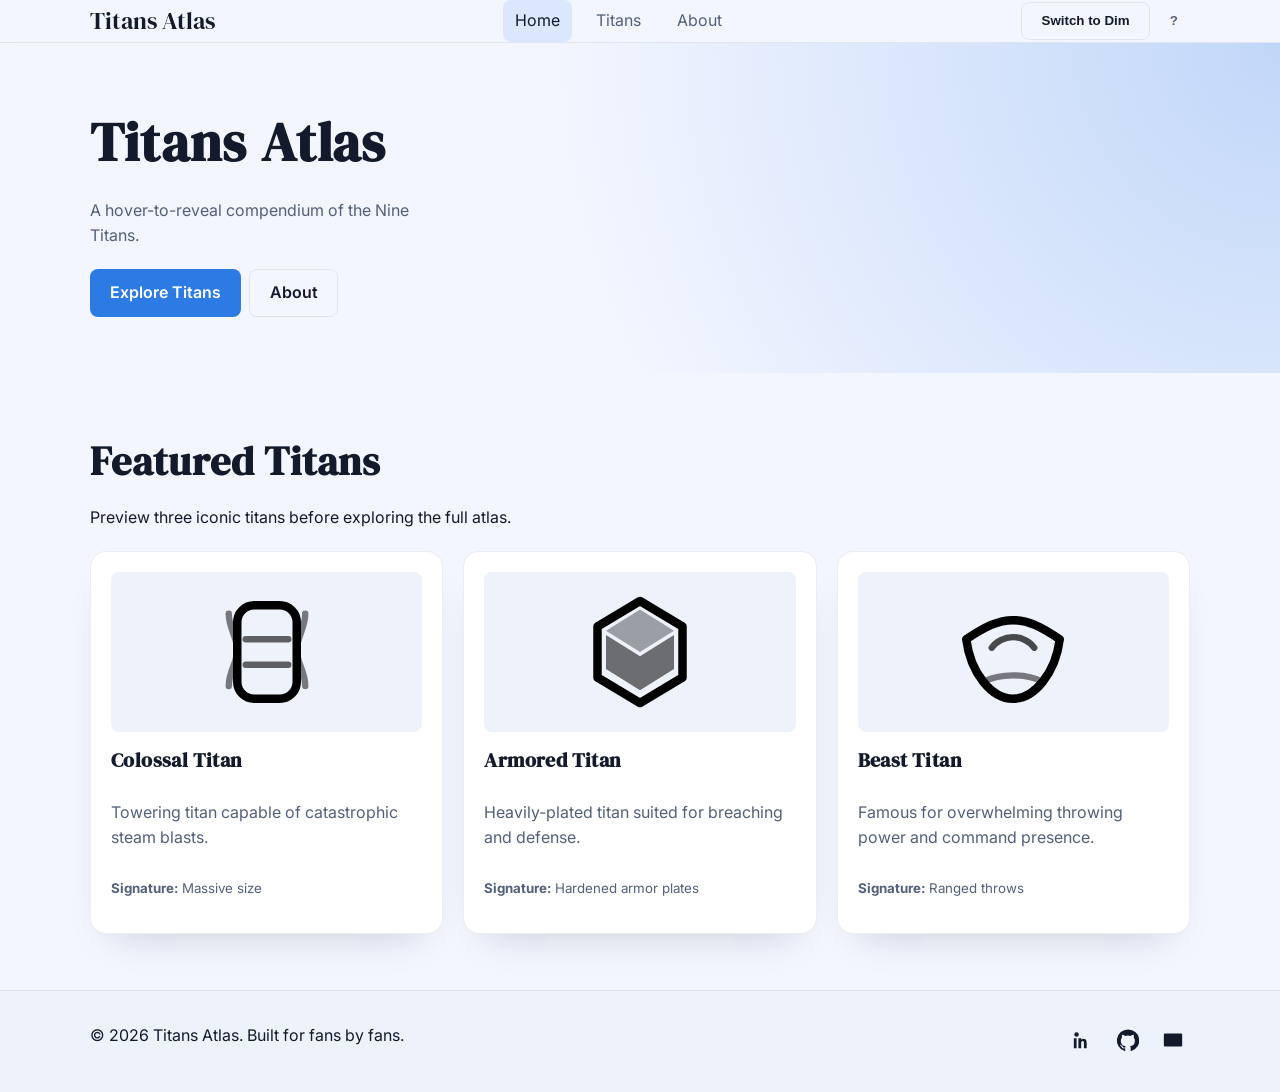
==== index.html @ 33cce277 "feat: Add Titans Atlas fan site with interactive features Co-authored-by: ohajiyev995 <ohajiyev995@g" ====
<!DOCTYPE html>
<html lang="en" data-theme="system">
  <head>
    <meta charset="utf-8" />
    <meta name="viewport" content="width=device-width, initial-scale=1" />
    <meta
      name="description"
      content="Titans Atlas is a responsive fan-made compendium of the Nine Titans from Attack on Titan."
    />
    <meta property="og:title" content="Titans Atlas" />
    <meta
      property="og:description"
      content="Explore silhouettes, abilities, and lore of the Nine Titans through interactive cards and modals."
    />
    <meta property="og:type" content="website" />
    <meta property="og:url" content="https://titans-atlas.example" />
    <meta property="og:image" content="https://titans-atlas.example/assets/img/colossal.svg" />
    <link rel="preconnect" href="https://fonts.googleapis.com" />
    <link rel="preconnect" href="https://fonts.gstatic.com" crossorigin />
    <link
      href="https://fonts.googleapis.com/css2?family=DM+Serif+Display:wght@700&family=Inter:wght@400;600&display=swap"
      rel="stylesheet"
    />
    <link rel="stylesheet" href="css/main.css" />
    <link rel="icon" type="image/x-icon" href="assets/favicon.ico" />
    <title>Titans Atlas</title>
  </head>
  <body>
    <a class="skip-link" href="#main">Skip to content</a>
    <header class="site-header" data-theme-sync>
      <div class="container header-inner">
        <a class="logo" href="index.html" aria-label="Titans Atlas home">Titans Atlas</a>
        <nav class="primary-nav" aria-label="Primary">
          <ul>
            <li><a href="index.html" data-current="true">Home</a></li>
            <li><a href="titans.html">Titans</a></li>
            <li><a href="about.html">About</a></li>
          </ul>
        </nav>
        <div class="header-actions">
          <button
            id="theme-toggle"
            class="button button-secondary"
            type="button"
            aria-pressed="false"
            title="Toggle dim mode"
          >
            <span class="button-label">Toggle Dim</span>
          </button>
          <button
            id="help-toggle"
            class="button button-text"
            type="button"
            aria-haspopup="dialog"
            aria-expanded="false"
          >
            ?
          </button>
        </div>
      </div>
    </header>
    <main id="main">
      <section class="hero">
        <div class="container hero-inner">
          <div class="hero-copy">
            <h1 class="hero-title">Titans Atlas</h1>
            <p class="hero-tagline">A hover-to-reveal compendium of the Nine Titans.</p>
            <div class="hero-actions">
              <a class="button" href="titans.html">Explore Titans</a>
              <a class="button button-secondary" href="about.html">About</a>
            </div>
          </div>
          <div class="hero-art" aria-hidden="true">
            <svg viewBox="0 0 240 240" focusable="false" role="presentation">
              <defs>
                <linearGradient id="hero-gradient" x1="0" x2="1" y1="0" y2="1">
                  <stop offset="0%" stop-color="var(--accent)" />
                  <stop offset="100%" stop-color="var(--muted)" />
                </linearGradient>
              </defs>
              <circle cx="120" cy="120" r="110" fill="none" stroke="var(--surface-border)" stroke-width="4" />
              <path d="M40 180 L120 50 L200 180 Z" fill="url(#hero-gradient)" opacity="0.8" />
              <circle cx="120" cy="120" r="32" fill="var(--surface)" stroke="var(--accent)" stroke-width="4" />
            </svg>
          </div>
        </div>
      </section>
      <section class="featured" aria-labelledby="featured-heading">
        <div class="container">
          <div class="section-header">
            <h2 id="featured-heading">Featured Titans</h2>
            <p>Preview three iconic titans before exploring the full atlas.</p>
          </div>
          <div
            id="featured-titans"
            class="featured-grid"
            data-featured="colossal,armored,beast"
            aria-live="polite"
          >
            <div class="loading" role="status">Loading featured titans…</div>
          </div>
        </div>
      </section>
    </main>
    <footer class="site-footer">
      <div class="container footer-inner">
        <p>&copy; <span data-current-year></span> Titans Atlas. Built for fans by fans.</p>
        <ul class="social-links" aria-label="Social links">
          <li>
            <a href="https://www.linkedin.com/in/your-handle" target="_blank" rel="noreferrer">
              <span class="sr-only">LinkedIn</span>
              <svg viewBox="0 0 24 24" aria-hidden="true">
                <path
                  d="M4.98 3.5a2.5 2.5 0 11-.02 5 2.5 2.5 0 01.02-5zm.02 6.5H2V21h3V10zm5 0H7v11h3v-5.4c0-1.42.5-2.4 1.75-2.4 1.28 0 1.25 1.24 1.25 2.48V21h3v-5.97c0-3.03-1.1-4.53-3.6-4.53-1.64 0-2.46.9-2.82 1.53H10V10z"
                />
              </svg>
            </a>
          </li>
          <li>
            <a href="https://github.com/your-handle" target="_blank" rel="noreferrer">
              <span class="sr-only">GitHub</span>
              <svg viewBox="0 0 24 24" aria-hidden="true">
                <path
                  d="M12 .5a12 12 0 00-3.8 23.4c.6.1.8-.3.8-.6v-2.2c-3.3.7-4-1.5-4-1.5-.6-1.4-1.4-1.7-1.4-1.7-1.1-.8.1-.8.1-.8 1.2.1 1.8 1.3 1.8 1.3 1 .1.2 2.1 3.4 2.1 0-.8.3-1.5.6-1.8-2.6-.3-5.3-1.3-5.3-5.9 0-1.3.5-2.4 1.3-3.2-.1-.3-.6-1.6.1-3.3 0 0 1-.3 3.3 1.2a11.3 11.3 0 016 0c2.2-1.5 3.2-1.2 3.2-1.2.7 1.7.2 3 .1 3.3.8.8 1.3 1.9 1.3 3.2 0 4.6-2.7 5.6-5.3 5.9.4.3.7.9.7 1.9v2.8c0 .3.2.7.8.6A12 12 0 0012 .5z"
                />
              </svg>
            </a>
          </li>
          <li>
            <a href="mailto:your-email@example.com">
              <span class="sr-only">Email</span>
              <svg viewBox="0 0 24 24" aria-hidden="true">
                <path
                  d="M3 5h18a1 1 0 011 1v12a1 1 0 01-1 1H3a1 1 0 01-1-1V6a1 1 0 011-1zm17 3.24l-8 5-8-5V7l8 5 8-5v1.24z"
                />
              </svg>
            </a>
          </li>
        </ul>
      </div>
    </footer>
    <div id="keyboard-help" class="keyboard-help" role="dialog" aria-modal="false" aria-labelledby="keyboard-help-title" hidden>
      <div class="keyboard-help__surface" role="document">
        <button class="keyboard-help__close button button-text" type="button" data-close-help>
          Close
        </button>
        <h2 id="keyboard-help-title">Keyboard shortcuts</h2>
        <ul>
          <li><kbd>Tab</kbd>: Navigate interactive elements</li>
          <li><kbd>Shift</kbd> + <kbd>Tab</kbd>: Reverse navigation</li>
          <li><kbd>Enter</kbd>/<kbd>Space</kbd>: Activate focused cards or buttons</li>
          <li><kbd>?</kbd>: Toggle this help panel</li>
          <li><kbd>Esc</kbd>: Close dialogs and modals</li>
        </ul>
      </div>
    </div>
    <script src="scripts/main.js" defer></script>
  </body>
</html>
---- css/main.css ----
:root {
  color-scheme: dark;
  --bg: #0f1420;
  --surface: #121a2b;
  --surface-strong: #19233a;
  --surface-border: rgba(233, 238, 251, 0.08);
  --text: #e9eefb;
  --muted: #9fb0d1;
  --accent: #2c7be5;
  --warning: #f5a524;
  --danger: #ef4444;
  --shadow: 0 24px 48px -24px rgba(15, 20, 32, 0.75);
  --radius-sm: 8px;
  --radius-md: 16px;
  --radius-lg: 24px;
  --space-xs: 0.5rem;
  --space-sm: 0.75rem;
  --space-md: 1.25rem;
  --space-lg: 2rem;
  --space-xl: 3.5rem;
  --max-width: 1100px;
  --font-body: "Inter", system-ui, -apple-system, BlinkMacSystemFont, "Segoe UI", sans-serif;
  --font-heading: "DM Serif Display", "Times New Roman", serif;
}

[data-theme="light"] {
  color-scheme: light;
  --bg: #f3f6ff;
  --surface: #ffffff;
  --surface-strong: #eef2fb;
  --surface-border: rgba(18, 26, 43, 0.08);
  --text: #121a2b;
  --muted: #53607a;
  --shadow: 0 20px 40px -24px rgba(9, 19, 35, 0.22);
}

* {
  box-sizing: border-box;
}

html,
body {
  min-height: 100%;
}

body {
  margin: 0;
  font-family: var(--font-body);
  background: var(--bg);
  color: var(--text);
  line-height: 1.6;
  display: flex;
  flex-direction: column;
}

img {
  max-width: 100%;
  height: auto;
  display: block;
}

a {
  color: var(--accent);
}

a:hover,
a:focus-visible {
  text-decoration: none;
}

p {
  margin: 0 0 var(--space-sm);
}

h1,
h2,
h3,
h4,
h5,
h6 {
  margin: 0 0 var(--space-sm);
  font-family: var(--font-heading);
  letter-spacing: 0.02em;
}

h1 {
  font-size: clamp(2.5rem, 3vw + 1rem, 3.5rem);
}

h2 {
  font-size: clamp(1.75rem, 2vw + 1rem, 2.5rem);
}

h3 {
  font-size: clamp(1.25rem, 1vw + 1rem, 1.75rem);
}

ul,
ol {
  padding-left: 1.2rem;
  margin: 0 0 var(--space-sm);
}

code,
kbd {
  font-family: "SFMono-Regular", Consolas, "Liberation Mono", Menlo, monospace;
  font-size: 0.9em;
}

kbd {
  display: inline-block;
  padding: 0.1rem 0.4rem;
  border-radius: var(--radius-sm);
  border: 1px solid var(--surface-border);
  background: var(--surface-strong);
  color: var(--text);
}

.sr-only {
  position: absolute;
  width: 1px;
  height: 1px;
  padding: 0;
  margin: -1px;
  overflow: hidden;
  clip: rect(0, 0, 0, 0);
  border: 0;
}

.skip-link {
  position: absolute;
  left: -999px;
  top: 0;
  padding: var(--space-xs) var(--space-sm);
  background: var(--accent);
  color: #fff;
  z-index: 100;
  border-radius: 0 0 var(--radius-sm) var(--radius-sm);
}

.skip-link:focus {
  left: var(--space-sm);
  outline: none;
}

:focus-visible {
  outline: 3px solid var(--warning);
  outline-offset: 4px;
}

.container {
  width: min(100% - 2rem, var(--max-width));
  margin: 0 auto;
}

.stack-lg > * + * {
  margin-top: var(--space-lg);
}

.section-header {
  margin-bottom: var(--space-md);
}

.header-inner,
.footer-inner {
  display: flex;
  align-items: center;
  justify-content: space-between;
  gap: var(--space-md);
}

.site-header {
  position: sticky;
  top: 0;
  z-index: 40;
  background: rgba(18, 26, 43, 0.9);
  backdrop-filter: blur(12px);
  border-bottom: 1px solid var(--surface-border);
}

[data-theme="light"] .site-header {
  background: rgba(243, 246, 255, 0.9);
}

.logo {
  font-family: var(--font-heading);
  font-size: 1.5rem;
  color: var(--text);
  text-decoration: none;
}

.primary-nav ul {
  display: flex;
  gap: var(--space-sm);
  list-style: none;
  margin: 0;
  padding: 0;
}

.primary-nav a {
  display: inline-flex;
  align-items: center;
  padding: 0.5rem 0.75rem;
  border-radius: var(--radius-sm);
  color: var(--muted);
  text-decoration: none;
  transition: color 160ms ease, background 160ms ease;
}

.primary-nav a[data-current="true"],
.primary-nav a:hover,
.primary-nav a:focus-visible {
  color: var(--text);
  background: rgba(44, 123, 229, 0.12);
}

.header-actions {
  display: flex;
  align-items: center;
  gap: var(--space-xs);
}

.button {
  display: inline-flex;
  align-items: center;
  justify-content: center;
  gap: 0.5rem;
  padding: 0.65rem 1.2rem;
  border-radius: var(--radius-sm);
  border: 1px solid transparent;
  background: var(--accent);
  color: #fff;
  font-weight: 600;
  text-decoration: none;
  cursor: pointer;
  transition: transform 200ms ease, box-shadow 200ms ease, background 200ms ease;
}

.button:hover,
.button:focus-visible {
  transform: translateY(-1px);
  box-shadow: 0 12px 20px -14px rgba(44, 123, 229, 0.8);
}

.button:disabled {
  opacity: 0.6;
  cursor: not-allowed;
  transform: none;
  box-shadow: none;
}

.button-secondary {
  background: transparent;
  border-color: var(--surface-border);
  color: var(--text);
}

.button-secondary:hover,
.button-secondary:focus-visible {
  background: rgba(44, 123, 229, 0.1);
  box-shadow: none;
}

.button-text {
  background: transparent;
  border: none;
  color: var(--muted);
  padding: 0.5rem 0.75rem;
}

.button-text:hover,
.button-text:focus-visible {
  color: var(--text);
  background: rgba(233, 238, 251, 0.08);
}

.button-label {
  display: inline-flex;
  align-items: center;
  gap: 0.35rem;
}

.hero {
  padding: clamp(3rem, 6vw, 6rem) 0;
  background: radial-gradient(circle at top right, rgba(44, 123, 229, 0.25), transparent 55%);
}

.hero-inner {
  display: grid;
  gap: var(--space-lg);
}

.hero-title {
  margin-bottom: var(--space-sm);
}

.hero-tagline {
  max-width: 36ch;
  color: var(--muted);
}

.hero-actions {
  display: flex;
  flex-wrap: wrap;
  gap: var(--space-xs);
  margin-top: var(--space-md);
}

.hero-art {
  justify-self: center;
  max-width: 320px;
}

.featured {
  padding: var(--space-xl) 0;
}

.featured-grid,
.titan-grid {
  display: grid;
  gap: var(--space-md);
  grid-template-columns: repeat(auto-fit, minmax(240px, 1fr));
}

.featured-card,
.titan-card {
  position: relative;
  display: flex;
  flex-direction: column;
  gap: var(--space-sm);
  padding: var(--space-md);
  border-radius: var(--radius-md);
  border: 1px solid var(--surface-border);
  background: var(--surface);
  box-shadow: var(--shadow);
  color: inherit;
  text-align: left;
  cursor: pointer;
  transition: transform 200ms ease, border-color 200ms ease, box-shadow 200ms ease;
}

#titan-grid > div {
  display: flex;
}

#titan-grid > div > .titan-card {
  width: 100%;
}

.featured-card:hover,
.featured-card:focus-visible,
.titan-card:hover,
.titan-card:focus-visible {
  transform: translateY(-4px);
  border-color: rgba(44, 123, 229, 0.6);
  box-shadow: 0 24px 48px -24px rgba(44, 123, 229, 0.6);
}

.featured-card img,
.titan-card img {
  width: 100%;
  height: 160px;
  object-fit: contain;
  background: var(--surface-strong);
  border-radius: var(--radius-sm);
  padding: var(--space-sm);
  color: var(--accent);
}

.featured-card h3,
.titan-card h3 {
  font-size: 1.25rem;
}

.titan-card__body {
  display: grid;
  gap: 0.5rem;
  align-content: start;
}

.featured-card p,
.titan-card p {
  color: var(--muted);
}

.featured-card button,
.titan-card button {
  pointer-events: none;
}

.loading {
  grid-column: 1/-1;
  padding: var(--space-md);
  text-align: center;
  color: var(--muted);
}

.filters {
  padding: var(--space-lg) 0 var(--space-md);
  border-bottom: 1px solid var(--surface-border);
}

.filters__header {
  display: flex;
  align-items: center;
  justify-content: space-between;
  gap: var(--space-sm);
  margin-bottom: var(--space-md);
}

.filters__form {
  display: grid;
  gap: var(--space-md);
}

.field {
  display: grid;
  gap: 0.4rem;
}

.field label,
.field legend {
  font-weight: 600;
}

input,
select,
textarea {
  font: inherit;
  color: inherit;
  background: var(--surface);
  border: 1px solid var(--surface-border);
  border-radius: var(--radius-sm);
  padding: 0.65rem 0.75rem;
  transition: border-color 160ms ease, box-shadow 160ms ease;
}

input:focus-visible,
select:focus-visible,
textarea:focus-visible {
  border-color: var(--accent);
  box-shadow: 0 0 0 3px rgba(44, 123, 229, 0.2);
  outline: none;
}

.field-help {
  font-size: 0.85rem;
  color: var(--muted);
}

.field-range {
  border: 1px solid var(--surface-border);
  border-radius: var(--radius-md);
  padding: var(--space-sm);
  grid-template-columns: repeat(auto-fit, minmax(120px, 1fr));
  gap: var(--space-sm);
}

.range-group {
  display: grid;
  gap: 0.3rem;
}

.result-count {
  color: var(--muted);
}

.no-results {
  margin-top: var(--space-md);
  padding: var(--space-md);
  border-radius: var(--radius-md);
  border: 1px dashed rgba(239, 68, 68, 0.4);
  color: var(--muted);
  text-align: center;
}

.site-footer {
  margin-top: auto;
  padding: var(--space-lg) 0;
  border-top: 1px solid var(--surface-border);
  background: rgba(18, 26, 43, 0.6);
}

[data-theme="light"] .site-footer {
  background: rgba(238, 242, 251, 0.9);
}

.social-links {
  list-style: none;
  display: flex;
  gap: var(--space-sm);
  padding: 0;
  margin: 0;
}

.social-links a {
  display: inline-flex;
  padding: 0.35rem;
  border-radius: var(--radius-sm);
  color: inherit;
  background: transparent;
}

.social-links a:hover,
.social-links a:focus-visible {
  background: rgba(233, 238, 251, 0.12);
}

.social-links svg {
  width: 22px;
  height: 22px;
  fill: currentColor;
}

.keyboard-help {
  position: fixed;
  inset: 0;
  display: grid;
  place-items: center;
  padding: var(--space-lg);
  background: rgba(10, 14, 24, 0.6);
  backdrop-filter: blur(6px);
  z-index: 120;
}

.keyboard-help[hidden] {
  display: none;
}

.keyboard-help__surface {
  position: relative;
  width: min(420px, 100%);
  padding: var(--space-lg) var(--space-md);
  border-radius: var(--radius-lg);
  border: 1px solid var(--surface-border);
  background: var(--surface);
  box-shadow: var(--shadow);
  display: grid;
  gap: var(--space-sm);
}

.keyboard-help__close {
  justify-self: end;
}

.keyboard-help ul {
  margin: 0;
  padding-left: 1rem;
  color: var(--muted);
}

.modal {
  position: fixed;
  inset: 0;
  display: grid;
  place-items: center;
  z-index: 200;
}

.modal[hidden] {
  display: none;
}

.modal__backdrop {
  position: absolute;
  inset: 0;
  background: rgba(10, 14, 24, 0.72);
  backdrop-filter: blur(8px);
}

.modal__surface {
  position: relative;
  width: min(640px, 90vw);
  max-height: 85vh;
  overflow-y: auto;
  border-radius: var(--radius-lg);
  border: 1px solid var(--surface-border);
  background: var(--surface);
  box-shadow: var(--shadow);
  padding: var(--space-lg);
  display: grid;
  gap: var(--space-md);
}

.modal__close {
  position: absolute;
  top: var(--space-sm);
  right: var(--space-sm);
}

.modal__header {
  display: grid;
  gap: var(--space-md);
  align-items: center;
}

.modal__image {
  width: 120px;
  height: 120px;
  background: var(--surface-strong);
  border-radius: var(--radius-md);
  padding: var(--space-sm);
  color: var(--accent);
}

.definition-grid {
  display: grid;
  gap: var(--space-sm);
  grid-template-columns: repeat(auto-fit, minmax(180px, 1fr));
}

.definition-grid dt {
  font-weight: 600;
  color: var(--muted);
}

.definition-grid dd {
  margin: 0;
}

.modal__lists {
  display: grid;
  gap: var(--space-md);
  grid-template-columns: repeat(auto-fit, minmax(200px, 1fr));
}

.modal__lists ul {
  margin: 0;
  padding-left: 1rem;
}

.modal__fact {
  font-style: italic;
  color: var(--muted);
}

.titan-tooltip {
  position: fixed;
  max-width: clamp(220px, 30vw, 300px);
  padding: var(--space-sm);
  border-radius: var(--radius-md);
  border: 1px solid var(--surface-border);
  background: var(--surface);
  box-shadow: var(--shadow);
  pointer-events: none;
  z-index: 180;
  transform-origin: top center;
  transition: opacity 120ms ease, transform 120ms ease;
}

.titan-tooltip[hidden] {
  opacity: 0;
  transform: translateY(4px) scale(0.98);
}

.titan-tooltip h3 {
  font-size: 1.05rem;
  margin-bottom: 0.35rem;
}

.titan-tooltip p {
  margin: 0;
  color: var(--muted);
  font-size: 0.9rem;
}

.link-list {
  list-style: none;
  padding: 0;
  margin: 0;
  display: grid;
  gap: 0.5rem;
}

.inline-links {
  display: inline-flex;
  gap: 0.35rem;
  align-items: center;
}

.page-main {
  padding: var(--space-xl) 0 var(--space-lg);
}

.page-header .lede,
.not-found .lede {
  color: var(--muted);
  max-width: 60ch;
}

.checklist {
  list-style: none;
  padding: 0;
  display: grid;
  gap: 0.65rem;
}

.checklist li {
  position: relative;
  padding-left: 1.75rem;
}

.checklist li::before {
  content: "";
  position: absolute;
  left: 0;
  top: 0.25rem;
  width: 1rem;
  height: 1rem;
  border-radius: 50%;
  border: 2px solid var(--accent);
  background: rgba(44, 123, 229, 0.15);
}

.not-found {
  display: flex;
  flex-direction: column;
  min-height: 100vh;
}

.not-found__main {
  flex: 1;
  display: grid;
  place-items: center;
  padding: var(--space-xl) 0;
}

.not-found__actions {
  display: flex;
  gap: var(--space-xs);
  flex-wrap: wrap;
}

[hidden] {
  display: none !important;
}

@media (min-width: 768px) {
  .hero-inner {
    grid-template-columns: repeat(2, minmax(0, 1fr));
    align-items: center;
  }

  .filters__form {
    grid-template-columns: repeat(auto-fit, minmax(220px, 1fr));
    align-items: end;
  }

  .modal__header {
    grid-template-columns: auto 1fr;
  }
}

@media (min-width: 1024px) {
  .hero {
    padding: var(--space-xl) 0;
  }
}

@media (prefers-reduced-motion: reduce) {
  *,
  *::before,
  *::after {
    animation-duration: 0.01ms !important;
    animation-iteration-count: 1 !important;
    transition-duration: 0.01ms !important;
    scroll-behavior: auto !important;
  }
}
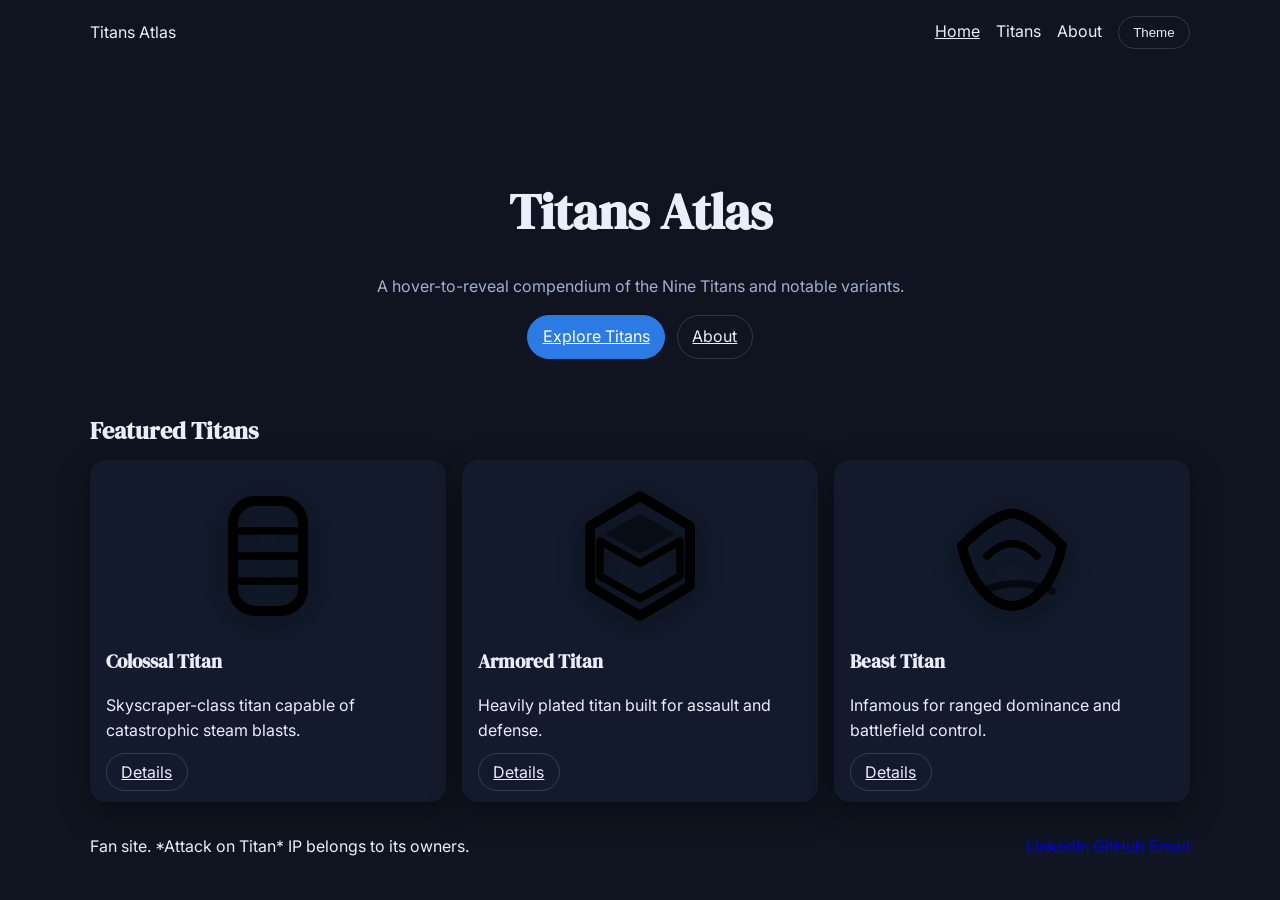
==== commit 1c94133a: "Refactor site structure and styling This commit introduces significant changes to the project's stru" ====
--- a/index.html
+++ b/index.html
@@ -1,159 +1,71 @@
-<!DOCTYPE html>
-<html lang="en" data-theme="system">
-  <head>
-    <meta charset="utf-8" />
-    <meta name="viewport" content="width=device-width, initial-scale=1" />
-    <meta
-      name="description"
-      content="Titans Atlas is a responsive fan-made compendium of the Nine Titans from Attack on Titan."
-    />
-    <meta property="og:title" content="Titans Atlas" />
-    <meta
-      property="og:description"
-      content="Explore silhouettes, abilities, and lore of the Nine Titans through interactive cards and modals."
-    />
-    <meta property="og:type" content="website" />
-    <meta property="og:url" content="https://titans-atlas.example" />
-    <meta property="og:image" content="https://titans-atlas.example/assets/img/colossal.svg" />
-    <link rel="preconnect" href="https://fonts.googleapis.com" />
-    <link rel="preconnect" href="https://fonts.gstatic.com" crossorigin />
-    <link
-      href="https://fonts.googleapis.com/css2?family=DM+Serif+Display:wght@700&family=Inter:wght@400;600&display=swap"
-      rel="stylesheet"
-    />
-    <link rel="stylesheet" href="css/main.css" />
-    <link rel="icon" type="image/x-icon" href="assets/favicon.ico" />
-    <title>Titans Atlas</title>
-  </head>
-  <body>
-    <a class="skip-link" href="#main">Skip to content</a>
-    <header class="site-header" data-theme-sync>
-      <div class="container header-inner">
-        <a class="logo" href="index.html" aria-label="Titans Atlas home">Titans Atlas</a>
-        <nav class="primary-nav" aria-label="Primary">
-          <ul>
-            <li><a href="index.html" data-current="true">Home</a></li>
-            <li><a href="titans.html">Titans</a></li>
-            <li><a href="about.html">About</a></li>
-          </ul>
-        </nav>
-        <div class="header-actions">
-          <button
-            id="theme-toggle"
-            class="button button-secondary"
-            type="button"
-            aria-pressed="false"
-            title="Toggle dim mode"
-          >
-            <span class="button-label">Toggle Dim</span>
-          </button>
-          <button
-            id="help-toggle"
-            class="button button-text"
-            type="button"
-            aria-haspopup="dialog"
-            aria-expanded="false"
-          >
-            ?
-          </button>
-        </div>
+<!doctype html>
+<html lang="en">
+<head>
+  <meta charset="utf-8" />
+  <meta name="viewport" content="width=device-width,initial-scale=1" />
+  <title>Titans Atlas — Home</title>
+  <meta name="description" content="A hover-to-reveal compendium of Titans (fan project).">
+  <link rel="icon" href="assets/favicon.ico">
+  <link href="https://fonts.googleapis.com/css2?family=Inter:wght@400;600&family=DM+Serif+Display:wght@700&display=swap" rel="stylesheet">
+  <link rel="stylesheet" href="css/main.css">
+  <meta property="og:title" content="Titans Atlas">
+  <meta property="og:description" content="Explore the Titans with hover-to-reveal details.">
+</head>
+<body>
+  <header class="site-header container">
+    <a class="brand" href="index.html">Titans Atlas</a>
+    <nav class="nav">
+      <a href="index.html" aria-current="page">Home</a>
+      <a href="titans.html">Titans</a>
+      <a href="about.html">About</a>
+      <button id="themeToggle" class="btn">Theme</button>
+    </nav>
+  </header>
+
+  <main class="container">
+    <section class="hero">
+      <h1 class="display">Titans Atlas</h1>
+      <p class="tagline">A hover-to-reveal compendium of the Nine Titans and notable variants.</p>
+      <div class="actions">
+        <a class="btn btn-primary" href="titans.html">Explore Titans</a>
+        <a class="btn" href="about.html">About</a>
       </div>
-    </header>
-    <main id="main">
-      <section class="hero">
-        <div class="container hero-inner">
-          <div class="hero-copy">
-            <h1 class="hero-title">Titans Atlas</h1>
-            <p class="hero-tagline">A hover-to-reveal compendium of the Nine Titans.</p>
-            <div class="hero-actions">
-              <a class="button" href="titans.html">Explore Titans</a>
-              <a class="button button-secondary" href="about.html">About</a>
-            </div>
-          </div>
-          <div class="hero-art" aria-hidden="true">
-            <svg viewBox="0 0 240 240" focusable="false" role="presentation">
-              <defs>
-                <linearGradient id="hero-gradient" x1="0" x2="1" y1="0" y2="1">
-                  <stop offset="0%" stop-color="var(--accent)" />
-                  <stop offset="100%" stop-color="var(--muted)" />
-                </linearGradient>
-              </defs>
-              <circle cx="120" cy="120" r="110" fill="none" stroke="var(--surface-border)" stroke-width="4" />
-              <path d="M40 180 L120 50 L200 180 Z" fill="url(#hero-gradient)" opacity="0.8" />
-              <circle cx="120" cy="120" r="32" fill="var(--surface)" stroke="var(--accent)" stroke-width="4" />
-            </svg>
-          </div>
-        </div>
-      </section>
-      <section class="featured" aria-labelledby="featured-heading">
-        <div class="container">
-          <div class="section-header">
-            <h2 id="featured-heading">Featured Titans</h2>
-            <p>Preview three iconic titans before exploring the full atlas.</p>
-          </div>
-          <div
-            id="featured-titans"
-            class="featured-grid"
-            data-featured="colossal,armored,beast"
-            aria-live="polite"
-          >
-            <div class="loading" role="status">Loading featured titans…</div>
-          </div>
-        </div>
-      </section>
-    </main>
-    <footer class="site-footer">
-      <div class="container footer-inner">
-        <p>&copy; <span data-current-year></span> Titans Atlas. Built for fans by fans.</p>
-        <ul class="social-links" aria-label="Social links">
-          <li>
-            <a href="https://www.linkedin.com/in/your-handle" target="_blank" rel="noreferrer">
-              <span class="sr-only">LinkedIn</span>
-              <svg viewBox="0 0 24 24" aria-hidden="true">
-                <path
-                  d="M4.98 3.5a2.5 2.5 0 11-.02 5 2.5 2.5 0 01.02-5zm.02 6.5H2V21h3V10zm5 0H7v11h3v-5.4c0-1.42.5-2.4 1.75-2.4 1.28 0 1.25 1.24 1.25 2.48V21h3v-5.97c0-3.03-1.1-4.53-3.6-4.53-1.64 0-2.46.9-2.82 1.53H10V10z"
-                />
-              </svg>
-            </a>
-          </li>
-          <li>
-            <a href="https://github.com/your-handle" target="_blank" rel="noreferrer">
-              <span class="sr-only">GitHub</span>
-              <svg viewBox="0 0 24 24" aria-hidden="true">
-                <path
-                  d="M12 .5a12 12 0 00-3.8 23.4c.6.1.8-.3.8-.6v-2.2c-3.3.7-4-1.5-4-1.5-.6-1.4-1.4-1.7-1.4-1.7-1.1-.8.1-.8.1-.8 1.2.1 1.8 1.3 1.8 1.3 1 .1.2 2.1 3.4 2.1 0-.8.3-1.5.6-1.8-2.6-.3-5.3-1.3-5.3-5.9 0-1.3.5-2.4 1.3-3.2-.1-.3-.6-1.6.1-3.3 0 0 1-.3 3.3 1.2a11.3 11.3 0 016 0c2.2-1.5 3.2-1.2 3.2-1.2.7 1.7.2 3 .1 3.3.8.8 1.3 1.9 1.3 3.2 0 4.6-2.7 5.6-5.3 5.9.4.3.7.9.7 1.9v2.8c0 .3.2.7.8.6A12 12 0 0012 .5z"
-                />
-              </svg>
-            </a>
-          </li>
-          <li>
-            <a href="mailto:your-email@example.com">
-              <span class="sr-only">Email</span>
-              <svg viewBox="0 0 24 24" aria-hidden="true">
-                <path
-                  d="M3 5h18a1 1 0 011 1v12a1 1 0 01-1 1H3a1 1 0 01-1-1V6a1 1 0 011-1zm17 3.24l-8 5-8-5V7l8 5 8-5v1.24z"
-                />
-              </svg>
-            </a>
-          </li>
-        </ul>
+    </section>
+
+    <section aria-labelledby="feat">
+      <h2 id="feat">Featured Titans</h2>
+      <div class="grid three" id="featured">
+        <!-- Filled by JS from JSON fallback -->
       </div>
-    </footer>
-    <div id="keyboard-help" class="keyboard-help" role="dialog" aria-modal="false" aria-labelledby="keyboard-help-title" hidden>
-      <div class="keyboard-help__surface" role="document">
-        <button class="keyboard-help__close button button-text" type="button" data-close-help>
-          Close
-        </button>
-        <h2 id="keyboard-help-title">Keyboard shortcuts</h2>
-        <ul>
-          <li><kbd>Tab</kbd>: Navigate interactive elements</li>
-          <li><kbd>Shift</kbd> + <kbd>Tab</kbd>: Reverse navigation</li>
-          <li><kbd>Enter</kbd>/<kbd>Space</kbd>: Activate focused cards or buttons</li>
-          <li><kbd>?</kbd>: Toggle this help panel</li>
-          <li><kbd>Esc</kbd>: Close dialogs and modals</li>
-        </ul>
-      </div>
+    </section>
+  </main>
+
+  <footer class="site-footer container">
+    <p>Fan site. *Attack on Titan* IP belongs to its owners.</p>
+    <div class="social">
+      <a href="https://www.linkedin.com/in/your-handle" target="_blank" rel="noopener">LinkedIn</a>
+      <a href="https://github.com/your-handle" target="_blank" rel="noopener">GitHub</a>
+      <a href="mailto:you@example.com">Email</a>
     </div>
-    <script src="scripts/main.js" defer></script>
-  </body>
+  </footer>
+
+  <script src="scripts/main.js" defer></script>
+  <script>
+    // Quick featured tiles from the same fallback data used on titans.html
+    document.addEventListener('DOMContentLoaded', async () => {
+      const data = await window.TITANS_FALLBACK_DATA();
+      const wanted = ['colossal','armored','beast'];
+      const subset = data.filter(t => wanted.includes(t.slug));
+      const wrap = document.getElementById('featured');
+      wrap.innerHTML = subset.map(t => `
+        <article class="card">
+          <img src="${t.image}" alt="${t.name} silhouette" loading="lazy">
+          <h3>${t.name}</h3>
+          <p>${t.summary}</p>
+          <a class="btn" href="titans.html#${t.slug}">Details</a>
+        </article>
+      `).join('');
+    });
+  </script>
+</body>
 </html>
--- a/css/main.css
+++ b/css/main.css
@@ -1,769 +1,59 @@
 :root {
-  color-scheme: dark;
-  --bg: #0f1420;
-  --surface: #121a2b;
-  --surface-strong: #19233a;
-  --surface-border: rgba(233, 238, 251, 0.08);
-  --text: #e9eefb;
-  --muted: #9fb0d1;
-  --accent: #2c7be5;
-  --warning: #f5a524;
-  --danger: #ef4444;
-  --shadow: 0 24px 48px -24px rgba(15, 20, 32, 0.75);
-  --radius-sm: 8px;
-  --radius-md: 16px;
-  --radius-lg: 24px;
-  --space-xs: 0.5rem;
-  --space-sm: 0.75rem;
-  --space-md: 1.25rem;
-  --space-lg: 2rem;
-  --space-xl: 3.5rem;
-  --max-width: 1100px;
-  --font-body: "Inter", system-ui, -apple-system, BlinkMacSystemFont, "Segoe UI", sans-serif;
-  --font-heading: "DM Serif Display", "Times New Roman", serif;
+  --bg:#0f1420; --surface:#121a2b; --text:#e9eefb; --muted:#9fb0d1; --accent:#2c7be5;
+  --shadow:0 10px 30px rgba(0,0,0,.35); --radius:16px; --gap:1rem;
+}
+* { box-sizing:border-box }
+html,body { height:100% }
+body {
+  margin:0; font:16px/1.6 Inter,system-ui,-apple-system,Segoe UI,Roboto; background:var(--bg); color:var(--text);
+}
+h1,h2,h3 { font-family:"DM Serif Display",serif; margin:.2em 0 .4em }
+.container { width:min(1100px, 92%); margin-inline:auto; }
+.site-header, .site-footer { display:flex; align-items:center; justify-content:space-between; padding:1rem 0; gap:.75rem }
+.nav a, .brand { color:var(--text); text-decoration:none; margin-right:.75rem }
+.nav a[aria-current="page"] { text-decoration:underline }
+.btn { border:1px solid rgba(255,255,255,.15); padding:.5rem .9rem; border-radius:999px; background:transparent; color:var(--text); cursor:pointer }
+.btn-primary { background:var(--accent); border-color:var(--accent); color:white }
+.input { background:#0b1322; color:var(--text); border:1px solid rgba(255,255,255,.12); border-radius:8px; padding:.55rem .7rem }
+.input.number { width:7.5ch }
+
+.hero { text-align:center; padding:6rem 0 3rem }
+.display { font-size: clamp(2rem, 6vw, 3.2rem) }
+.tagline { color:var(--muted) }
+.actions { display:flex; gap:.75rem; justify-content:center; margin-top:1rem }
+
+.grid { display:grid; gap: var(--gap); grid-template-columns: repeat(auto-fit, minmax(220px, 1fr)); }
+.grid.three { grid-template-columns: repeat(auto-fit, minmax(260px, 1fr)); }
+
+.card { background:var(--surface); border-radius:var(--radius); padding:1rem; box-shadow:var(--shadow); transition: transform .2s ease }
+.card:hover { transform: translateY(-4px) }
+.card img { width:100%; height:160px; object-fit:contain; filter:drop-shadow(0 6px 12px rgba(0,0,0,.35)) }
+
+.controls { display:grid; gap:.6rem; grid-template-columns: 1fr 180px 200px 100px 100px 160px; align-items:center; margin:1rem 0 1.5rem }
+@media (max-width: 800px) {
+  .controls { grid-template-columns: 1fr 1fr; }
 }
 
-[data-theme="light"] {
-  color-scheme: light;
-  --bg: #f3f6ff;
-  --surface: #ffffff;
-  --surface-strong: #eef2fb;
-  --surface-border: rgba(18, 26, 43, 0.08);
-  --text: #121a2b;
-  --muted: #53607a;
-  --shadow: 0 20px 40px -24px rgba(9, 19, 35, 0.22);
+.tooltip {
+  position: fixed; inset:auto auto 0 0; transform: translate(-9999px,-9999px);
+  background:#0b1322; color:var(--text); border:1px solid rgba(255,255,255,.1);
+  border-radius:10px; padding:.55rem .7rem; max-width: 320px; z-index:1000; box-shadow:var(--shadow);
 }
+.tooltip[hidden] { display:none }
 
-* {
-  box-sizing: border-box;
+.modal { position:fixed; inset:0; display:grid; place-items:center; background:rgba(0,0,0,.55); z-index:1500 }
+.modal[hidden] { display:none }
+.modal__panel { width:min(900px,92%); background:var(--surface); border-radius:var(--radius); padding:1rem 1.2rem; box-shadow:var(--shadow) }
+.modal__close { float:right; background:none; border:none; color:var(--text); font-size:1.8rem; cursor:pointer }
+.modal__panel img { width:100%; height:220px; object-fit:contain; margin:.5rem 0 1rem }
+.specs p { margin:.25rem 0 }
+
+.center-page { display:grid; place-items:center; min-height:100vh }
+
+.sr-only { position:absolute !important; width:1px; height:1px; padding:0; margin:-1px; overflow:hidden; clip:rect(0,0,0,0); white-space:nowrap; border:0 }
+
+/* Focus & motion prefs */
+:focus-visible { outline:3px solid var(--accent); outline-offset:2px }
+@media (prefers-reduced-motion: reduce) {
+  .card { transition:none }
 }
-
-html,
-body {
-  min-height: 100%;
-}
-
-body {
-  margin: 0;
-  font-family: var(--font-body);
-  background: var(--bg);
-  color: var(--text);
-  line-height: 1.6;
-  display: flex;
-  flex-direction: column;
-}
-
-img {
-  max-width: 100%;
-  height: auto;
-  display: block;
-}
-
-a {
-  color: var(--accent);
-}
-
-a:hover,
-a:focus-visible {
-  text-decoration: none;
-}
-
-p {
-  margin: 0 0 var(--space-sm);
-}
-
-h1,
-h2,
-h3,
-h4,
-h5,
-h6 {
-  margin: 0 0 var(--space-sm);
-  font-family: var(--font-heading);
-  letter-spacing: 0.02em;
-}
-
-h1 {
-  font-size: clamp(2.5rem, 3vw + 1rem, 3.5rem);
-}
-
-h2 {
-  font-size: clamp(1.75rem, 2vw + 1rem, 2.5rem);
-}
-
-h3 {
-  font-size: clamp(1.25rem, 1vw + 1rem, 1.75rem);
-}
-
-ul,
-ol {
-  padding-left: 1.2rem;
-  margin: 0 0 var(--space-sm);
-}
-
-code,
-kbd {
-  font-family: "SFMono-Regular", Consolas, "Liberation Mono", Menlo, monospace;
-  font-size: 0.9em;
-}
-
-kbd {
-  display: inline-block;
-  padding: 0.1rem 0.4rem;
-  border-radius: var(--radius-sm);
-  border: 1px solid var(--surface-border);
-  background: var(--surface-strong);
-  color: var(--text);
-}
-
-.sr-only {
-  position: absolute;
-  width: 1px;
-  height: 1px;
-  padding: 0;
-  margin: -1px;
-  overflow: hidden;
-  clip: rect(0, 0, 0, 0);
-  border: 0;
-}
-
-.skip-link {
-  position: absolute;
-  left: -999px;
-  top: 0;
-  padding: var(--space-xs) var(--space-sm);
-  background: var(--accent);
-  color: #fff;
-  z-index: 100;
-  border-radius: 0 0 var(--radius-sm) var(--radius-sm);
-}
-
-.skip-link:focus {
-  left: var(--space-sm);
-  outline: none;
-}
-
-:focus-visible {
-  outline: 3px solid var(--warning);
-  outline-offset: 4px;
-}
-
-.container {
-  width: min(100% - 2rem, var(--max-width));
-  margin: 0 auto;
-}
-
-.stack-lg > * + * {
-  margin-top: var(--space-lg);
-}
-
-.section-header {
-  margin-bottom: var(--space-md);
-}
-
-.header-inner,
-.footer-inner {
-  display: flex;
-  align-items: center;
-  justify-content: space-between;
-  gap: var(--space-md);
-}
-
-.site-header {
-  position: sticky;
-  top: 0;
-  z-index: 40;
-  background: rgba(18, 26, 43, 0.9);
-  backdrop-filter: blur(12px);
-  border-bottom: 1px solid var(--surface-border);
-}
-
-[data-theme="light"] .site-header {
-  background: rgba(243, 246, 255, 0.9);
-}
-
-.logo {
-  font-family: var(--font-heading);
-  font-size: 1.5rem;
-  color: var(--text);
-  text-decoration: none;
-}
-
-.primary-nav ul {
-  display: flex;
-  gap: var(--space-sm);
-  list-style: none;
-  margin: 0;
-  padding: 0;
-}
-
-.primary-nav a {
-  display: inline-flex;
-  align-items: center;
-  padding: 0.5rem 0.75rem;
-  border-radius: var(--radius-sm);
-  color: var(--muted);
-  text-decoration: none;
-  transition: color 160ms ease, background 160ms ease;
-}
-
-.primary-nav a[data-current="true"],
-.primary-nav a:hover,
-.primary-nav a:focus-visible {
-  color: var(--text);
-  background: rgba(44, 123, 229, 0.12);
-}
-
-.header-actions {
-  display: flex;
-  align-items: center;
-  gap: var(--space-xs);
-}
-
-.button {
-  display: inline-flex;
-  align-items: center;
-  justify-content: center;
-  gap: 0.5rem;
-  padding: 0.65rem 1.2rem;
-  border-radius: var(--radius-sm);
-  border: 1px solid transparent;
-  background: var(--accent);
-  color: #fff;
-  font-weight: 600;
-  text-decoration: none;
-  cursor: pointer;
-  transition: transform 200ms ease, box-shadow 200ms ease, background 200ms ease;
-}
-
-.button:hover,
-.button:focus-visible {
-  transform: translateY(-1px);
-  box-shadow: 0 12px 20px -14px rgba(44, 123, 229, 0.8);
-}
-
-.button:disabled {
-  opacity: 0.6;
-  cursor: not-allowed;
-  transform: none;
-  box-shadow: none;
-}
-
-.button-secondary {
-  background: transparent;
-  border-color: var(--surface-border);
-  color: var(--text);
-}
-
-.button-secondary:hover,
-.button-secondary:focus-visible {
-  background: rgba(44, 123, 229, 0.1);
-  box-shadow: none;
-}
-
-.button-text {
-  background: transparent;
-  border: none;
-  color: var(--muted);
-  padding: 0.5rem 0.75rem;
-}
-
-.button-text:hover,
-.button-text:focus-visible {
-  color: var(--text);
-  background: rgba(233, 238, 251, 0.08);
-}
-
-.button-label {
-  display: inline-flex;
-  align-items: center;
-  gap: 0.35rem;
-}
-
-.hero {
-  padding: clamp(3rem, 6vw, 6rem) 0;
-  background: radial-gradient(circle at top right, rgba(44, 123, 229, 0.25), transparent 55%);
-}
-
-.hero-inner {
-  display: grid;
-  gap: var(--space-lg);
-}
-
-.hero-title {
-  margin-bottom: var(--space-sm);
-}
-
-.hero-tagline {
-  max-width: 36ch;
-  color: var(--muted);
-}
-
-.hero-actions {
-  display: flex;
-  flex-wrap: wrap;
-  gap: var(--space-xs);
-  margin-top: var(--space-md);
-}
-
-.hero-art {
-  justify-self: center;
-  max-width: 320px;
-}
-
-.featured {
-  padding: var(--space-xl) 0;
-}
-
-.featured-grid,
-.titan-grid {
-  display: grid;
-  gap: var(--space-md);
-  grid-template-columns: repeat(auto-fit, minmax(240px, 1fr));
-}
-
-.featured-card,
-.titan-card {
-  position: relative;
-  display: flex;
-  flex-direction: column;
-  gap: var(--space-sm);
-  padding: var(--space-md);
-  border-radius: var(--radius-md);
-  border: 1px solid var(--surface-border);
-  background: var(--surface);
-  box-shadow: var(--shadow);
-  color: inherit;
-  text-align: left;
-  cursor: pointer;
-  transition: transform 200ms ease, border-color 200ms ease, box-shadow 200ms ease;
-}
-
-#titan-grid > div {
-  display: flex;
-}
-
-#titan-grid > div > .titan-card {
-  width: 100%;
-}
-
-.featured-card:hover,
-.featured-card:focus-visible,
-.titan-card:hover,
-.titan-card:focus-visible {
-  transform: translateY(-4px);
-  border-color: rgba(44, 123, 229, 0.6);
-  box-shadow: 0 24px 48px -24px rgba(44, 123, 229, 0.6);
-}
-
-.featured-card img,
-.titan-card img {
-  width: 100%;
-  height: 160px;
-  object-fit: contain;
-  background: var(--surface-strong);
-  border-radius: var(--radius-sm);
-  padding: var(--space-sm);
-  color: var(--accent);
-}
-
-.featured-card h3,
-.titan-card h3 {
-  font-size: 1.25rem;
-}
-
-.titan-card__body {
-  display: grid;
-  gap: 0.5rem;
-  align-content: start;
-}
-
-.featured-card p,
-.titan-card p {
-  color: var(--muted);
-}
-
-.featured-card button,
-.titan-card button {
-  pointer-events: none;
-}
-
-.loading {
-  grid-column: 1/-1;
-  padding: var(--space-md);
-  text-align: center;
-  color: var(--muted);
-}
-
-.filters {
-  padding: var(--space-lg) 0 var(--space-md);
-  border-bottom: 1px solid var(--surface-border);
-}
-
-.filters__header {
-  display: flex;
-  align-items: center;
-  justify-content: space-between;
-  gap: var(--space-sm);
-  margin-bottom: var(--space-md);
-}
-
-.filters__form {
-  display: grid;
-  gap: var(--space-md);
-}
-
-.field {
-  display: grid;
-  gap: 0.4rem;
-}
-
-.field label,
-.field legend {
-  font-weight: 600;
-}
-
-input,
-select,
-textarea {
-  font: inherit;
-  color: inherit;
-  background: var(--surface);
-  border: 1px solid var(--surface-border);
-  border-radius: var(--radius-sm);
-  padding: 0.65rem 0.75rem;
-  transition: border-color 160ms ease, box-shadow 160ms ease;
-}
-
-input:focus-visible,
-select:focus-visible,
-textarea:focus-visible {
-  border-color: var(--accent);
-  box-shadow: 0 0 0 3px rgba(44, 123, 229, 0.2);
-  outline: none;
-}
-
-.field-help {
-  font-size: 0.85rem;
-  color: var(--muted);
-}
-
-.field-range {
-  border: 1px solid var(--surface-border);
-  border-radius: var(--radius-md);
-  padding: var(--space-sm);
-  grid-template-columns: repeat(auto-fit, minmax(120px, 1fr));
-  gap: var(--space-sm);
-}
-
-.range-group {
-  display: grid;
-  gap: 0.3rem;
-}
-
-.result-count {
-  color: var(--muted);
-}
-
-.no-results {
-  margin-top: var(--space-md);
-  padding: var(--space-md);
-  border-radius: var(--radius-md);
-  border: 1px dashed rgba(239, 68, 68, 0.4);
-  color: var(--muted);
-  text-align: center;
-}
-
-.site-footer {
-  margin-top: auto;
-  padding: var(--space-lg) 0;
-  border-top: 1px solid var(--surface-border);
-  background: rgba(18, 26, 43, 0.6);
-}
-
-[data-theme="light"] .site-footer {
-  background: rgba(238, 242, 251, 0.9);
-}
-
-.social-links {
-  list-style: none;
-  display: flex;
-  gap: var(--space-sm);
-  padding: 0;
-  margin: 0;
-}
-
-.social-links a {
-  display: inline-flex;
-  padding: 0.35rem;
-  border-radius: var(--radius-sm);
-  color: inherit;
-  background: transparent;
-}
-
-.social-links a:hover,
-.social-links a:focus-visible {
-  background: rgba(233, 238, 251, 0.12);
-}
-
-.social-links svg {
-  width: 22px;
-  height: 22px;
-  fill: currentColor;
-}
-
-.keyboard-help {
-  position: fixed;
-  inset: 0;
-  display: grid;
-  place-items: center;
-  padding: var(--space-lg);
-  background: rgba(10, 14, 24, 0.6);
-  backdrop-filter: blur(6px);
-  z-index: 120;
-}
-
-.keyboard-help[hidden] {
-  display: none;
-}
-
-.keyboard-help__surface {
-  position: relative;
-  width: min(420px, 100%);
-  padding: var(--space-lg) var(--space-md);
-  border-radius: var(--radius-lg);
-  border: 1px solid var(--surface-border);
-  background: var(--surface);
-  box-shadow: var(--shadow);
-  display: grid;
-  gap: var(--space-sm);
-}
-
-.keyboard-help__close {
-  justify-self: end;
-}
-
-.keyboard-help ul {
-  margin: 0;
-  padding-left: 1rem;
-  color: var(--muted);
-}
-
-.modal {
-  position: fixed;
-  inset: 0;
-  display: grid;
-  place-items: center;
-  z-index: 200;
-}
-
-.modal[hidden] {
-  display: none;
-}
-
-.modal__backdrop {
-  position: absolute;
-  inset: 0;
-  background: rgba(10, 14, 24, 0.72);
-  backdrop-filter: blur(8px);
-}
-
-.modal__surface {
-  position: relative;
-  width: min(640px, 90vw);
-  max-height: 85vh;
-  overflow-y: auto;
-  border-radius: var(--radius-lg);
-  border: 1px solid var(--surface-border);
-  background: var(--surface);
-  box-shadow: var(--shadow);
-  padding: var(--space-lg);
-  display: grid;
-  gap: var(--space-md);
-}
-
-.modal__close {
-  position: absolute;
-  top: var(--space-sm);
-  right: var(--space-sm);
-}
-
-.modal__header {
-  display: grid;
-  gap: var(--space-md);
-  align-items: center;
-}
-
-.modal__image {
-  width: 120px;
-  height: 120px;
-  background: var(--surface-strong);
-  border-radius: var(--radius-md);
-  padding: var(--space-sm);
-  color: var(--accent);
-}
-
-.definition-grid {
-  display: grid;
-  gap: var(--space-sm);
-  grid-template-columns: repeat(auto-fit, minmax(180px, 1fr));
-}
-
-.definition-grid dt {
-  font-weight: 600;
-  color: var(--muted);
-}
-
-.definition-grid dd {
-  margin: 0;
-}
-
-.modal__lists {
-  display: grid;
-  gap: var(--space-md);
-  grid-template-columns: repeat(auto-fit, minmax(200px, 1fr));
-}
-
-.modal__lists ul {
-  margin: 0;
-  padding-left: 1rem;
-}
-
-.modal__fact {
-  font-style: italic;
-  color: var(--muted);
-}
-
-.titan-tooltip {
-  position: fixed;
-  max-width: clamp(220px, 30vw, 300px);
-  padding: var(--space-sm);
-  border-radius: var(--radius-md);
-  border: 1px solid var(--surface-border);
-  background: var(--surface);
-  box-shadow: var(--shadow);
-  pointer-events: none;
-  z-index: 180;
-  transform-origin: top center;
-  transition: opacity 120ms ease, transform 120ms ease;
-}
-
-.titan-tooltip[hidden] {
-  opacity: 0;
-  transform: translateY(4px) scale(0.98);
-}
-
-.titan-tooltip h3 {
-  font-size: 1.05rem;
-  margin-bottom: 0.35rem;
-}
-
-.titan-tooltip p {
-  margin: 0;
-  color: var(--muted);
-  font-size: 0.9rem;
-}
-
-.link-list {
-  list-style: none;
-  padding: 0;
-  margin: 0;
-  display: grid;
-  gap: 0.5rem;
-}
-
-.inline-links {
-  display: inline-flex;
-  gap: 0.35rem;
-  align-items: center;
-}
-
-.page-main {
-  padding: var(--space-xl) 0 var(--space-lg);
-}
-
-.page-header .lede,
-.not-found .lede {
-  color: var(--muted);
-  max-width: 60ch;
-}
-
-.checklist {
-  list-style: none;
-  padding: 0;
-  display: grid;
-  gap: 0.65rem;
-}
-
-.checklist li {
-  position: relative;
-  padding-left: 1.75rem;
-}
-
-.checklist li::before {
-  content: "";
-  position: absolute;
-  left: 0;
-  top: 0.25rem;
-  width: 1rem;
-  height: 1rem;
-  border-radius: 50%;
-  border: 2px solid var(--accent);
-  background: rgba(44, 123, 229, 0.15);
-}
-
-.not-found {
-  display: flex;
-  flex-direction: column;
-  min-height: 100vh;
-}
-
-.not-found__main {
-  flex: 1;
-  display: grid;
-  place-items: center;
-  padding: var(--space-xl) 0;
-}
-
-.not-found__actions {
-  display: flex;
-  gap: var(--space-xs);
-  flex-wrap: wrap;
-}
-
-[hidden] {
-  display: none !important;
-}
-
-@media (min-width: 768px) {
-  .hero-inner {
-    grid-template-columns: repeat(2, minmax(0, 1fr));
-    align-items: center;
-  }
-
-  .filters__form {
-    grid-template-columns: repeat(auto-fit, minmax(220px, 1fr));
-    align-items: end;
-  }
-
-  .modal__header {
-    grid-template-columns: auto 1fr;
-  }
-}
-
-@media (min-width: 1024px) {
-  .hero {
-    padding: var(--space-xl) 0;
-  }
-}
-
-@media (prefers-reduced-motion: reduce) {
-  *,
-  *::before,
-  *::after {
-    animation-duration: 0.01ms !important;
-    animation-iteration-count: 1 !important;
-    transition-duration: 0.01ms !important;
-    scroll-behavior: auto !important;
-  }
-}
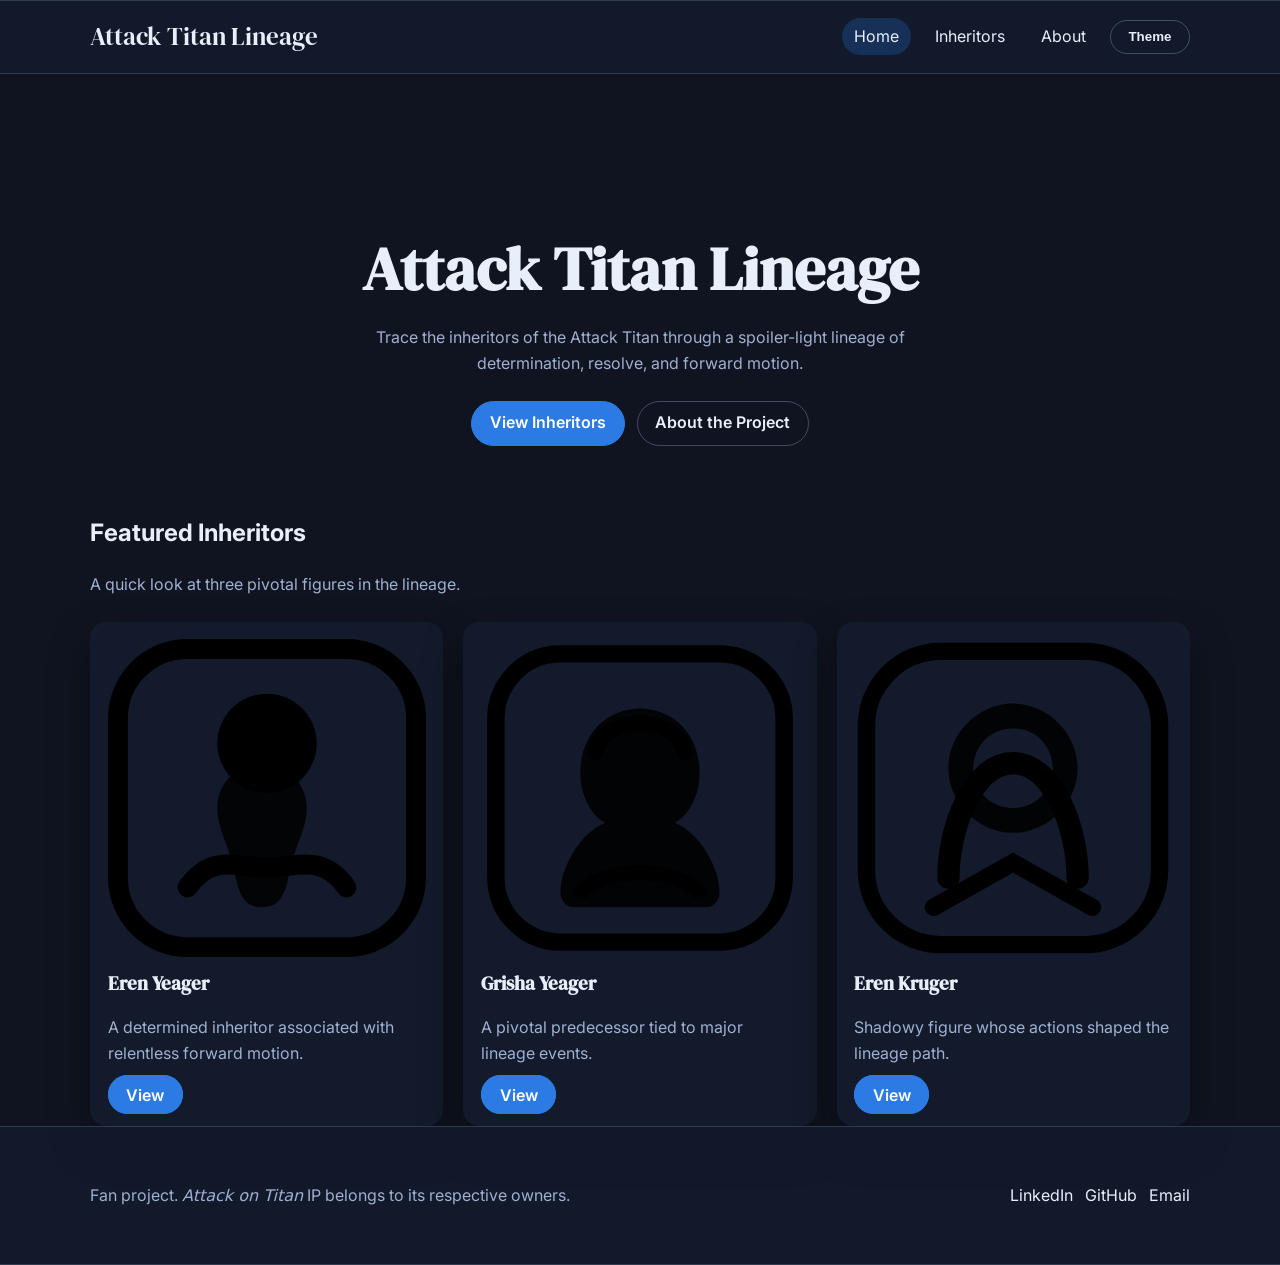
==== commit 12e04ecf: "Refactor: Rename project to Attack Titan Lineage This commit rebrands the project from "Titans Atlas" ====
--- a/index.html
+++ b/index.html
@@ -1,68 +1,82 @@
 <!doctype html>
-<html lang="en">
+<html lang="en" data-theme="dark">
 <head>
   <meta charset="utf-8" />
   <meta name="viewport" content="width=device-width,initial-scale=1" />
-  <title>Titans Atlas — Home</title>
-  <meta name="description" content="A hover-to-reveal compendium of Titans (fan project).">
-  <link rel="icon" href="assets/favicon.ico">
+  <title>Attack Titan Lineage</title>
+  <meta name="description" content="Discover the inheritors of the Attack Titan lineage with interactive profiles and spoiler-light summaries." />
+  <meta property="og:title" content="Attack Titan Lineage" />
+  <meta property="og:description" content="Explore the Attack Titan inheritors through responsive, spoiler-light profiles." />
+  <meta property="og:type" content="website" />
+  <link rel="icon" href="assets/favicon.ico" />
   <link href="https://fonts.googleapis.com/css2?family=Inter:wght@400;600&family=DM+Serif+Display:wght@700&display=swap" rel="stylesheet">
-  <link rel="stylesheet" href="css/main.css">
-  <meta property="og:title" content="Titans Atlas">
-  <meta property="og:description" content="Explore the Titans with hover-to-reveal details.">
+  <link rel="stylesheet" href="css/main.css" />
 </head>
 <body>
-  <header class="site-header container">
-    <a class="brand" href="index.html">Titans Atlas</a>
-    <nav class="nav">
-      <a href="index.html" aria-current="page">Home</a>
-      <a href="titans.html">Titans</a>
-      <a href="about.html">About</a>
-      <button id="themeToggle" class="btn">Theme</button>
-    </nav>
+  <header class="site-header">
+    <div class="container site-header__inner">
+      <a class="brand" href="index.html">Attack Titan Lineage</a>
+      <nav class="nav" aria-label="Primary">
+        <a href="index.html" aria-current="page">Home</a>
+        <a href="inheritors.html">Inheritors</a>
+        <a href="about.html">About</a>
+        <button id="themeToggle" class="btn" type="button">Theme</button>
+      </nav>
+    </div>
   </header>
 
   <main class="container">
     <section class="hero">
-      <h1 class="display">Titans Atlas</h1>
-      <p class="tagline">A hover-to-reveal compendium of the Nine Titans and notable variants.</p>
+      <h1 class="display">Attack Titan Lineage</h1>
+      <p class="tagline">Trace the inheritors of the Attack Titan through a spoiler-light lineage of determination, resolve, and forward motion.</p>
       <div class="actions">
-        <a class="btn btn-primary" href="titans.html">Explore Titans</a>
-        <a class="btn" href="about.html">About</a>
+        <a class="btn btn-primary" href="inheritors.html">View Inheritors</a>
+        <a class="btn" href="about.html">About the Project</a>
       </div>
     </section>
 
-    <section aria-labelledby="feat">
-      <h2 id="feat">Featured Titans</h2>
-      <div class="grid three" id="featured">
-        <!-- Filled by JS from JSON fallback -->
+    <section aria-labelledby="featured-heading">
+      <div class="section-heading">
+        <h2 id="featured-heading">Featured Inheritors</h2>
+        <p class="muted">A quick look at three pivotal figures in the lineage.</p>
+      </div>
+      <div id="featured" class="grid three" aria-live="polite">
+        <p class="muted" id="featured-status">Loading featured inheritors…</p>
       </div>
     </section>
   </main>
 
-  <footer class="site-footer container">
-    <p>Fan site. *Attack on Titan* IP belongs to its owners.</p>
-    <div class="social">
-      <a href="https://www.linkedin.com/in/your-handle" target="_blank" rel="noopener">LinkedIn</a>
-      <a href="https://github.com/your-handle" target="_blank" rel="noopener">GitHub</a>
-      <a href="mailto:you@example.com">Email</a>
+  <footer class="site-footer">
+    <div class="container site-footer__inner">
+      <p class="muted">Fan project. <em>Attack on Titan</em> IP belongs to its respective owners.</p>
+      <div class="nav nav--inline">
+        <a href="https://www.linkedin.com/in/your-handle" target="_blank" rel="noopener">LinkedIn</a>
+        <a href="https://github.com/your-handle" target="_blank" rel="noopener">GitHub</a>
+        <a href="mailto:you@example.com">Email</a>
+      </div>
     </div>
   </footer>
 
   <script src="scripts/main.js" defer></script>
   <script>
-    // Quick featured tiles from the same fallback data used on titans.html
     document.addEventListener('DOMContentLoaded', async () => {
-      const data = await window.TITANS_FALLBACK_DATA();
-      const wanted = ['colossal','armored','beast'];
-      const subset = data.filter(t => wanted.includes(t.slug));
-      const wrap = document.getElementById('featured');
-      wrap.innerHTML = subset.map(t => `
+      const host = document.getElementById('featured');
+      const status = document.getElementById('featured-status');
+      const slugs = ['eren-yeager','grisha-yeager','eren-kruger'];
+      let dataset;
+      try {
+        dataset = await fetchJSON('data/attack_titans.json');
+      } catch (err) {
+        dataset = window.ATTACK_FALLBACK();
+      }
+      const picks = selectFeatured(dataset, slugs);
+      if (status) status.remove();
+      host.innerHTML = picks.map(item => `
         <article class="card">
-          <img src="${t.image}" alt="${t.name} silhouette" loading="lazy">
-          <h3>${t.name}</h3>
-          <p>${t.summary}</p>
-          <a class="btn" href="titans.html#${t.slug}">Details</a>
+          <img src="${item.image}" alt="${item.name} silhouette" loading="lazy">
+          <h3>${item.name}</h3>
+          <p class="muted">${item.summary}</p>
+          <a class="btn btn-primary" href="inheritors.html#${item.slug}">View</a>
         </article>
       `).join('');
     });
--- a/css/main.css
+++ b/css/main.css
@@ -1,59 +1,271 @@
 :root {
-  --bg:#0f1420; --surface:#121a2b; --text:#e9eefb; --muted:#9fb0d1; --accent:#2c7be5;
-  --shadow:0 10px 30px rgba(0,0,0,.35); --radius:16px; --gap:1rem;
-}
-* { box-sizing:border-box }
-html,body { height:100% }
+  --bg:#0f1420;
+  --surface:#121a2b;
+  --text:#e9eefb;
+  --muted:#9fb0d1;
+  --accent:#2c7be5;
+  --shadow:0 18px 40px rgba(0,0,0,.35);
+  --radius:16px;
+  --gap:1.25rem;
+}
+
+[data-theme="light"] {
+  --bg:#f3f6ff;
+  --surface:#ffffff;
+  --text:#131a2a;
+  --muted:#4b566f;
+  --shadow:0 18px 36px rgba(20,32,62,.18);
+}
+
+* { box-sizing:border-box; }
+html, body { height:100%; }
 body {
-  margin:0; font:16px/1.6 Inter,system-ui,-apple-system,Segoe UI,Roboto; background:var(--bg); color:var(--text);
-}
-h1,h2,h3 { font-family:"DM Serif Display",serif; margin:.2em 0 .4em }
-.container { width:min(1100px, 92%); margin-inline:auto; }
-.site-header, .site-footer { display:flex; align-items:center; justify-content:space-between; padding:1rem 0; gap:.75rem }
-.nav a, .brand { color:var(--text); text-decoration:none; margin-right:.75rem }
-.nav a[aria-current="page"] { text-decoration:underline }
-.btn { border:1px solid rgba(255,255,255,.15); padding:.5rem .9rem; border-radius:999px; background:transparent; color:var(--text); cursor:pointer }
-.btn-primary { background:var(--accent); border-color:var(--accent); color:white }
-.input { background:#0b1322; color:var(--text); border:1px solid rgba(255,255,255,.12); border-radius:8px; padding:.55rem .7rem }
-.input.number { width:7.5ch }
-
-.hero { text-align:center; padding:6rem 0 3rem }
-.display { font-size: clamp(2rem, 6vw, 3.2rem) }
-.tagline { color:var(--muted) }
-.actions { display:flex; gap:.75rem; justify-content:center; margin-top:1rem }
-
-.grid { display:grid; gap: var(--gap); grid-template-columns: repeat(auto-fit, minmax(220px, 1fr)); }
-.grid.three { grid-template-columns: repeat(auto-fit, minmax(260px, 1fr)); }
-
-.card { background:var(--surface); border-radius:var(--radius); padding:1rem; box-shadow:var(--shadow); transition: transform .2s ease }
-.card:hover { transform: translateY(-4px) }
-.card img { width:100%; height:160px; object-fit:contain; filter:drop-shadow(0 6px 12px rgba(0,0,0,.35)) }
-
-.controls { display:grid; gap:.6rem; grid-template-columns: 1fr 180px 200px 100px 100px 160px; align-items:center; margin:1rem 0 1.5rem }
-@media (max-width: 800px) {
-  .controls { grid-template-columns: 1fr 1fr; }
-}
-
-.tooltip {
-  position: fixed; inset:auto auto 0 0; transform: translate(-9999px,-9999px);
-  background:#0b1322; color:var(--text); border:1px solid rgba(255,255,255,.1);
-  border-radius:10px; padding:.55rem .7rem; max-width: 320px; z-index:1000; box-shadow:var(--shadow);
-}
-.tooltip[hidden] { display:none }
-
-.modal { position:fixed; inset:0; display:grid; place-items:center; background:rgba(0,0,0,.55); z-index:1500 }
-.modal[hidden] { display:none }
-.modal__panel { width:min(900px,92%); background:var(--surface); border-radius:var(--radius); padding:1rem 1.2rem; box-shadow:var(--shadow) }
-.modal__close { float:right; background:none; border:none; color:var(--text); font-size:1.8rem; cursor:pointer }
-.modal__panel img { width:100%; height:220px; object-fit:contain; margin:.5rem 0 1rem }
-.specs p { margin:.25rem 0 }
-
-.center-page { display:grid; place-items:center; min-height:100vh }
-
-.sr-only { position:absolute !important; width:1px; height:1px; padding:0; margin:-1px; overflow:hidden; clip:rect(0,0,0,0); white-space:nowrap; border:0 }
-
-/* Focus & motion prefs */
-:focus-visible { outline:3px solid var(--accent); outline-offset:2px }
+  margin:0;
+  display:flex;
+  flex-direction:column;
+  font:16px/1.6 "Inter", system-ui, -apple-system, "Segoe UI", sans-serif;
+  background:var(--bg);
+  color:var(--text);
+}
+
+img { display:block; max-width:100%; height:auto; }
+a { color:var(--accent); text-decoration:none; }
+a:hover, a:focus-visible { text-decoration:underline; }
+
+:focus-visible { outline:3px solid var(--accent); outline-offset:3px; }
+
+.container { width:min(1100px,92%); margin-inline:auto; }
+.flow > * + * { margin-top:1rem; }
+
+.site-header, .site-footer {
+  background:color-mix(in srgb, var(--surface) 92%, transparent);
+  border-block:1px solid color-mix(in srgb, var(--muted) 22%, transparent);
+}
+.site-header { margin-bottom:1.5rem; }
+.site-footer { margin-top:auto; padding-block:1.5rem; }
+
+.site-header__inner, .site-footer__inner {
+  display:flex;
+  align-items:center;
+  justify-content:space-between;
+  gap:1rem;
+  padding-block:1rem;
+}
+
+.brand {
+  font-family:"DM Serif Display", serif;
+  font-size:1.55rem;
+  color:var(--text);
+}
+
+.nav {
+  display:flex;
+  align-items:center;
+  gap:.75rem;
+  flex-wrap:wrap;
+}
+.nav a {
+  color:var(--text);
+  padding:.35rem .75rem;
+  border-radius:999px;
+  background:transparent;
+  transition:background .2s ease, transform .2s ease;
+}
+.nav a[aria-current="page"] {
+  background:color-mix(in srgb, var(--accent) 24%, transparent);
+}
+.nav a:hover { transform:translateY(-1px); }
+.nav--inline a { padding:0; }
+
+.btn {
+  border:1px solid color-mix(in srgb, var(--muted) 35%, transparent);
+  border-radius:999px;
+  background:transparent;
+  color:var(--text);
+  padding:.55rem 1.1rem;
+  font-weight:600;
+  cursor:pointer;
+  transition:background .2s ease, transform .2s ease;
+}
+.btn:hover,
+.btn:focus-visible {
+  background:color-mix(in srgb, var(--accent) 18%, transparent);
+  transform:translateY(-1px);
+}
+.btn-primary {
+  background:var(--accent);
+  border-color:var(--accent);
+  color:#fff;
+}
+.btn-primary:hover,
+.btn-primary:focus-visible {
+  background:color-mix(in srgb, var(--accent) 85%, #ffffff 15%);
+}
+
+.input {
+  background:color-mix(in srgb, var(--surface) 92%, transparent);
+  border:1px solid color-mix(in srgb, var(--muted) 35%, transparent);
+  border-radius:10px;
+  padding:.55rem .75rem;
+  color:var(--text);
+  width:100%;
+}
+.input::placeholder { color:color-mix(in srgb, var(--muted) 70%, transparent); }
+
+.hero { text-align:center; padding-block:4.5rem 3rem; }
+.display { font-family:"DM Serif Display", serif; font-size:clamp(2.4rem, 6vw, 3.8rem); margin-bottom:.5rem; }
+.tagline { color:var(--muted); margin:0 auto; max-width:60ch; }
+.actions { display:flex; justify-content:center; gap:.75rem; margin-top:1.5rem; flex-wrap:wrap; }
+
+.section-heading { margin-bottom:1.5rem; }
+.section-heading p { margin:0; }
+
+.grid { display:grid; gap:var(--gap); grid-template-columns:repeat(auto-fit, minmax(220px, 1fr)); }
+.grid.three { grid-template-columns:repeat(auto-fit, minmax(240px, 1fr)); }
+
+.card {
+  background:var(--surface);
+  border-radius:var(--radius);
+  padding:1.1rem;
+  box-shadow:var(--shadow);
+  transition:transform .25s ease, box-shadow .25s ease;
+}
+.card:hover { transform:translateY(-4px); }
+.card h3 { margin:.75rem 0 .35rem; font-family:"DM Serif Display", serif; }
+
+.muted { color:var(--muted); }
+
+.controls {
+  display:grid;
+  gap:.75rem;
+  grid-template-columns: minmax(0, 340px);
+  margin-bottom:1.75rem;
+}
+
+.inheritors-layout {
+  display:grid;
+  grid-template-columns:minmax(260px, 1fr) 2.2fr;
+  gap:var(--gap);
+  margin-bottom:3rem;
+}
+
+.inheritors-list {
+  position:sticky;
+  top:1rem;
+  background:color-mix(in srgb, var(--surface) 96%, transparent);
+  border:1px solid color-mix(in srgb, var(--muted) 30%, transparent);
+  border-radius:var(--radius);
+  padding:1rem;
+  max-height:70vh;
+  overflow:auto;
+}
+
+.list { display:flex; flex-direction:column; gap:.4rem; }
+.list__item {
+  width:100%;
+  text-align:left;
+  background:transparent;
+  border:1px solid color-mix(in srgb, var(--muted) 30%, transparent);
+  border-radius:12px;
+  color:var(--text);
+  padding:.6rem .8rem;
+  display:flex;
+  justify-content:space-between;
+  align-items:center;
+  gap:.5rem;
+  transition:background .2s ease, transform .2s ease;
+}
+.list__item span { color:var(--muted); font-size:.85rem; }
+.list__item:hover { transform:translateY(-1px); }
+.list__item.is-active {
+  border-color:var(--accent);
+  background:color-mix(in srgb, var(--accent) 18%, transparent);
+}
+
+.detail {
+  background:var(--surface);
+  border-radius:var(--radius);
+  padding:1.5rem;
+  box-shadow:var(--shadow);
+  display:flex;
+  flex-direction:column;
+  gap:1.25rem;
+}
+.detail__placeholder { text-align:center; padding:3rem 0; }
+.detail img {
+  width:100%;
+  max-height:220px;
+  object-fit:contain;
+  border-radius:12px;
+  background:color-mix(in srgb, var(--muted) 10%, transparent);
+  padding:1rem;
+}
+.detail dl {
+  display:grid;
+  grid-template-columns: minmax(0, 160px) minmax(0, 1fr);
+  gap:.75rem 1rem;
+  margin:0;
+}
+.detail dt { font-weight:600; color:var(--muted); }
+.detail dd { margin:0; }
+
+.modal {
+  position:fixed;
+  inset:0;
+  display:grid;
+  place-items:center;
+  background:rgba(0,0,0,.55);
+  z-index:999;
+}
+.modal[hidden] { display:none; }
+.modal__panel {
+  width:min(92%, 720px);
+  max-height:90vh;
+  overflow:auto;
+  background:var(--surface);
+  border-radius:var(--radius);
+  padding:1.5rem;
+  box-shadow:var(--shadow);
+  position:relative;
+}
+.modal__close {
+  position:absolute;
+  top:.75rem;
+  right:1rem;
+  font-size:1.8rem;
+  background:none;
+  border:none;
+  color:var(--text);
+  cursor:pointer;
+}
+
+.center-page { display:grid; place-items:center; min-height:100vh; }
+
+.site-footer__inner { gap:.5rem; }
+
+@media (max-width: 860px) {
+  .inheritors-layout { grid-template-columns:1fr; }
+  .inheritors-list { max-height:none; position:static; }
+}
+
+@media (max-width: 640px) {
+  .site-header__inner, .site-footer__inner { flex-direction:column; align-items:flex-start; }
+  .nav { justify-content:flex-start; }
+  .controls { grid-template-columns:1fr; }
+}
+
 @media (prefers-reduced-motion: reduce) {
-  .card { transition:none }
-}
+  *, *::before, *::after { transition:none!important; animation-duration:.01ms!important; animation-iteration-count:1!important; }
+}
+
+.sr-only {
+  position:absolute;
+  width:1px;
+  height:1px;
+  padding:0;
+  margin:-1px;
+  overflow:hidden;
+  clip:rect(0,0,0,0);
+  white-space:nowrap;
+  border:0;
+}
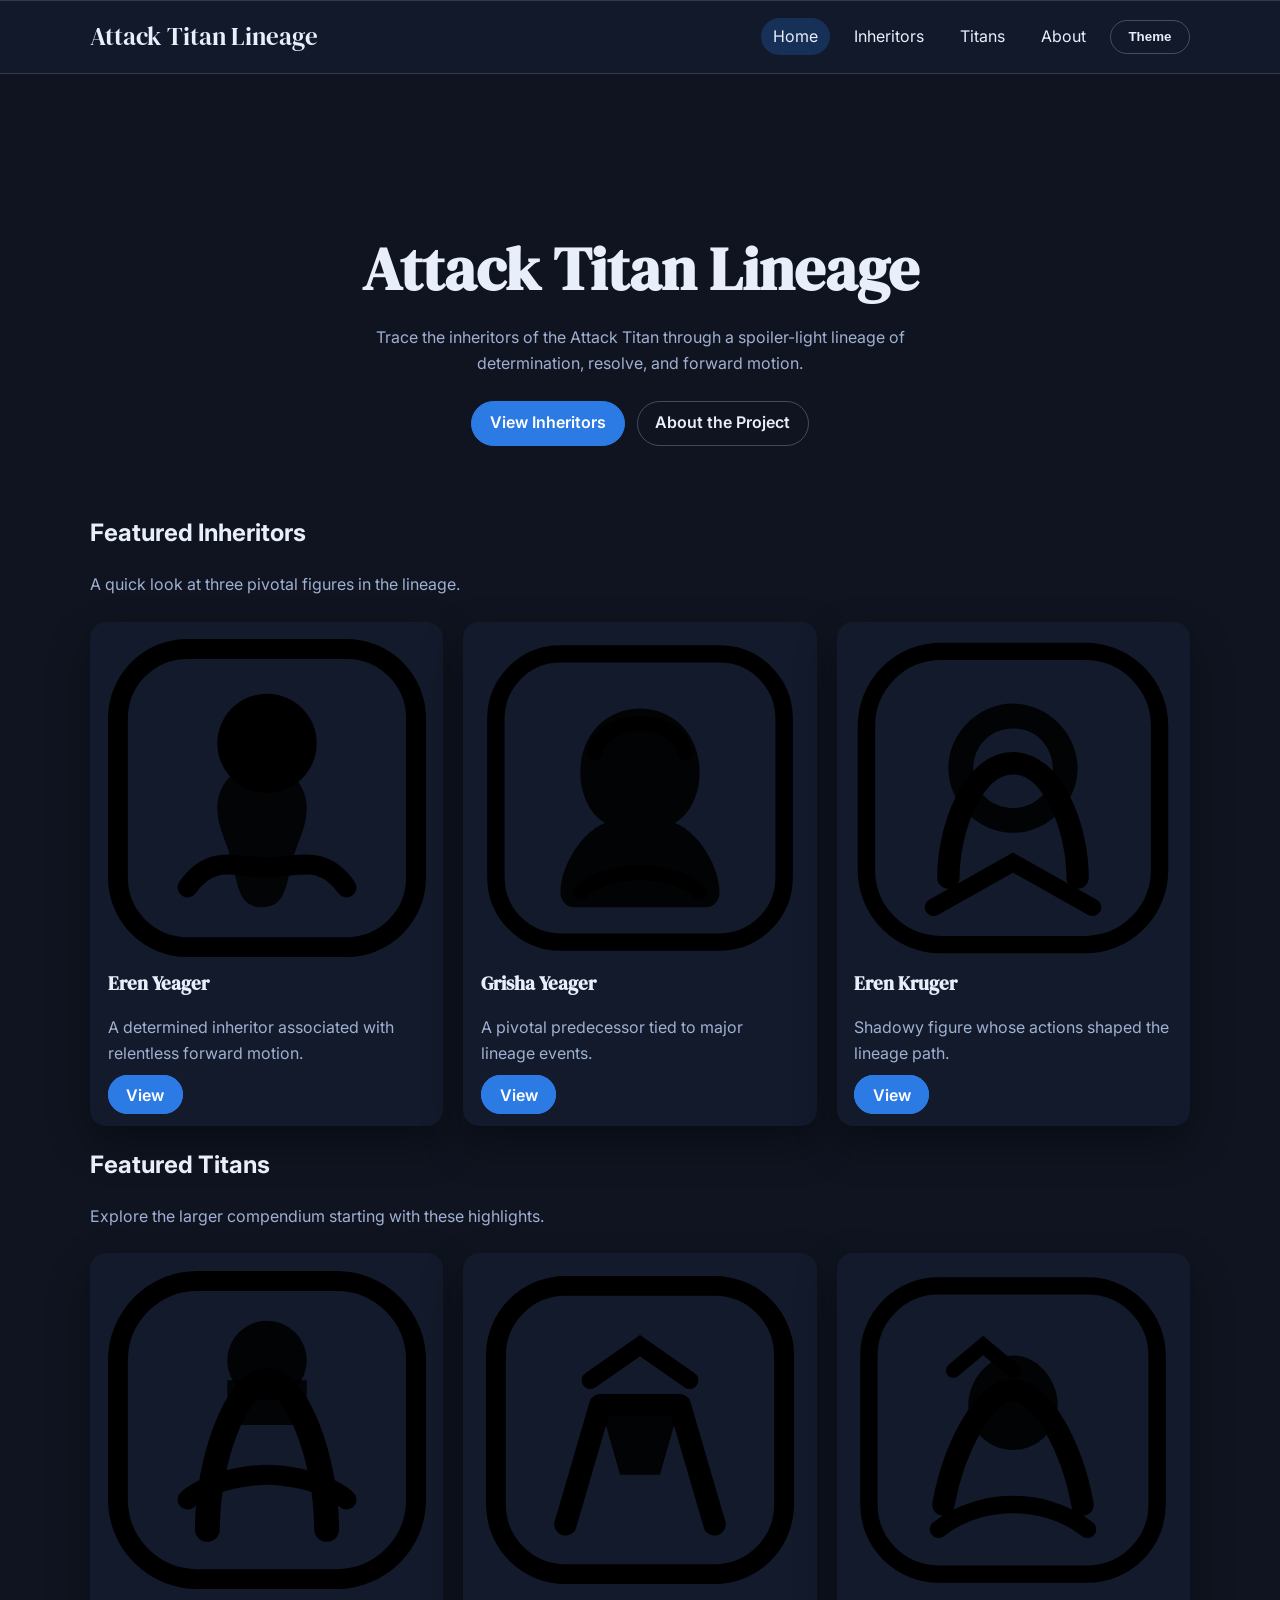
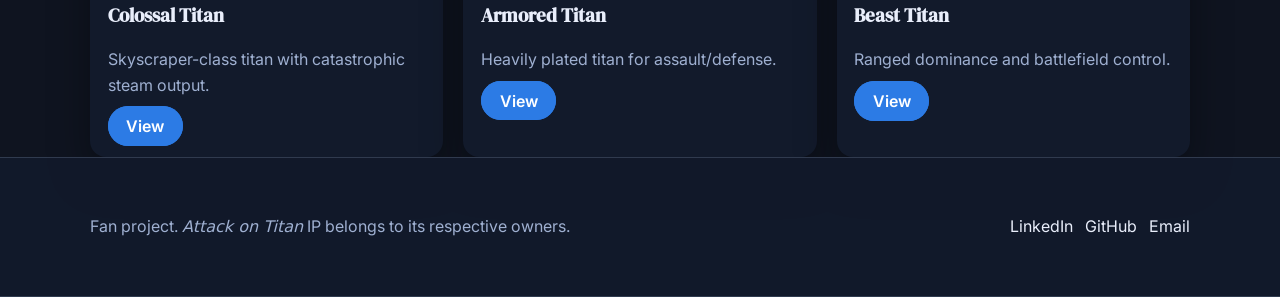
==== commit 00726a71: "feat: Expand to Titans Compendium Adds a new Titans Compendium section, including data, styling, and" ====
--- a/index.html
+++ b/index.html
@@ -19,6 +19,7 @@
       <nav class="nav" aria-label="Primary">
         <a href="index.html" aria-current="page">Home</a>
         <a href="inheritors.html">Inheritors</a>
+        <a href="titans.html">Titans</a>
         <a href="about.html">About</a>
         <button id="themeToggle" class="btn" type="button">Theme</button>
       </nav>
@@ -41,7 +42,17 @@
         <p class="muted">A quick look at three pivotal figures in the lineage.</p>
       </div>
       <div id="featured" class="grid three" aria-live="polite">
-        <p class="muted" id="featured-status">Loading featured inheritors…</p>
+        <p class="muted" data-status>Loading featured inheritors…</p>
+      </div>
+    </section>
+
+    <section aria-labelledby="featured-titans-heading">
+      <div class="section-heading">
+        <h2 id="featured-titans-heading">Featured Titans</h2>
+        <p class="muted">Explore the larger compendium starting with these highlights.</p>
+      </div>
+      <div id="featuredTitans" class="grid three" aria-live="polite">
+        <p class="muted" data-status>Loading featured titans…</p>
       </div>
     </section>
   </main>
@@ -58,28 +69,5 @@
   </footer>
 
   <script src="scripts/main.js" defer></script>
-  <script>
-    document.addEventListener('DOMContentLoaded', async () => {
-      const host = document.getElementById('featured');
-      const status = document.getElementById('featured-status');
-      const slugs = ['eren-yeager','grisha-yeager','eren-kruger'];
-      let dataset;
-      try {
-        dataset = await fetchJSON('data/attack_titans.json');
-      } catch (err) {
-        dataset = window.ATTACK_FALLBACK();
-      }
-      const picks = selectFeatured(dataset, slugs);
-      if (status) status.remove();
-      host.innerHTML = picks.map(item => `
-        <article class="card">
-          <img src="${item.image}" alt="${item.name} silhouette" loading="lazy">
-          <h3>${item.name}</h3>
-          <p class="muted">${item.summary}</p>
-          <a class="btn btn-primary" href="inheritors.html#${item.slug}">View</a>
-        </article>
-      `).join('');
-    });
-  </script>
 </body>
 </html>
--- a/css/main.css
+++ b/css/main.css
@@ -129,17 +129,42 @@
   padding:1.1rem;
   box-shadow:var(--shadow);
   transition:transform .25s ease, box-shadow .25s ease;
+  text-align:left;
 }
 .card:hover { transform:translateY(-4px); }
 .card h3 { margin:.75rem 0 .35rem; font-family:"DM Serif Display", serif; }
 
+.titan-card {
+  display:flex;
+  flex-direction:column;
+  gap:.6rem;
+  align-items:flex-start;
+}
+.titan-card img {
+  width:100%;
+  max-height:160px;
+  object-fit:contain;
+  border-radius:12px;
+  background:color-mix(in srgb, var(--muted) 10%, transparent);
+  padding:.75rem;
+}
+
 .muted { color:var(--muted); }
 
 .controls {
   display:grid;
   gap:.75rem;
-  grid-template-columns: minmax(0, 340px);
+  grid-template-columns:1fr;
   margin-bottom:1.75rem;
+}
+
+.controls--filters {
+  grid-template-columns:repeat(auto-fit, minmax(160px, 1fr));
+  align-items:end;
+}
+
+.controls--filters #q {
+  grid-column:1 / -1;
 }
 
 .inheritors-layout {
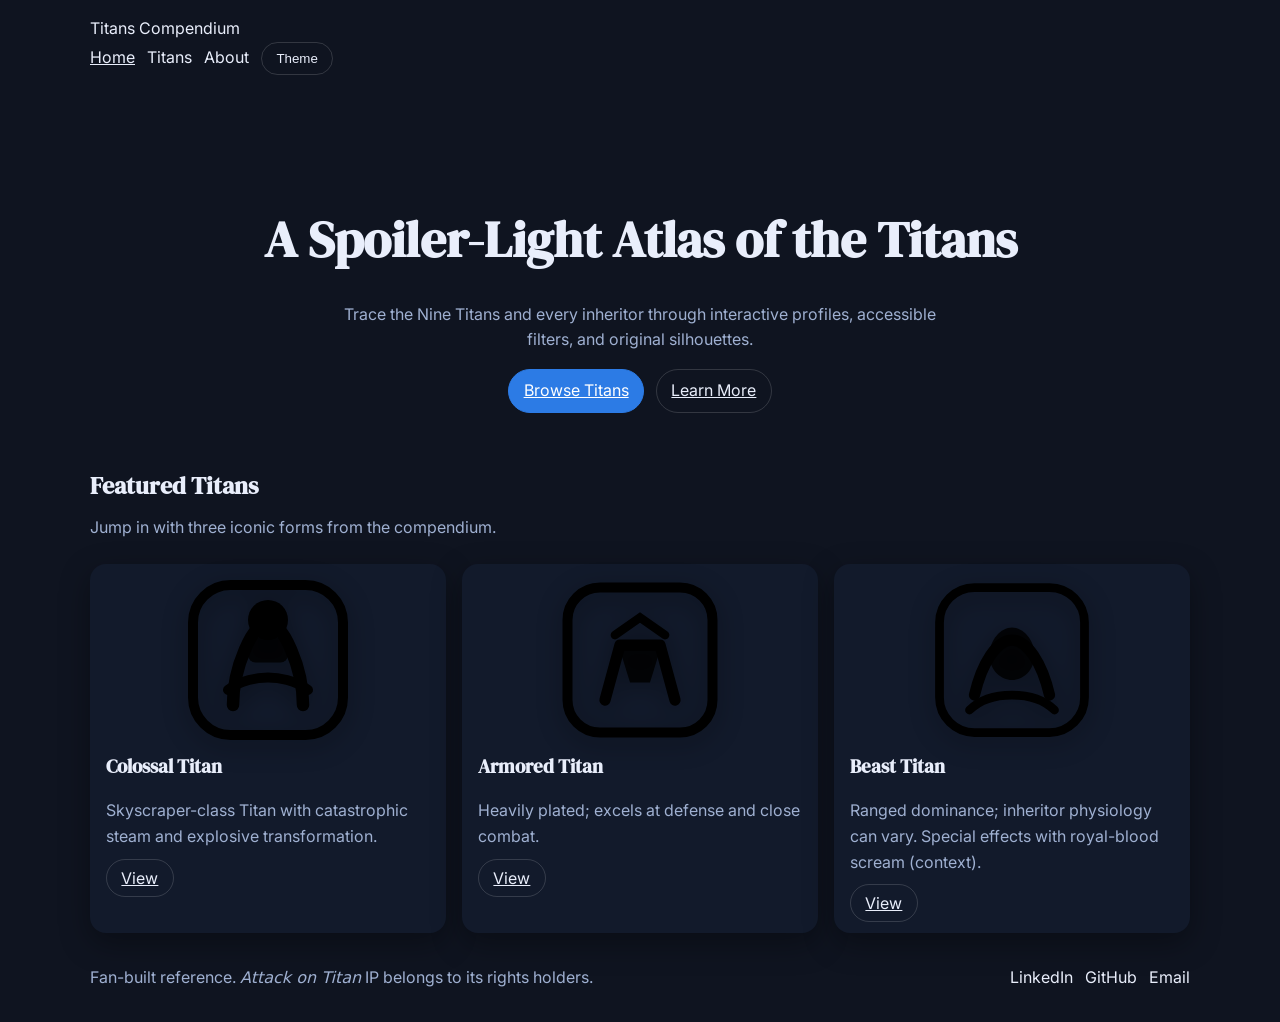
==== commit 2ab31709: "Refactor: Consolidate Titan data and UI This commit renames the project to "Titans Compendium", upda" ====
--- a/index.html
+++ b/index.html
@@ -1,24 +1,23 @@
 <!doctype html>
 <html lang="en" data-theme="dark">
 <head>
-  <meta charset="utf-8" />
-  <meta name="viewport" content="width=device-width,initial-scale=1" />
-  <title>Attack Titan Lineage</title>
-  <meta name="description" content="Discover the inheritors of the Attack Titan lineage with interactive profiles and spoiler-light summaries." />
-  <meta property="og:title" content="Attack Titan Lineage" />
-  <meta property="og:description" content="Explore the Attack Titan inheritors through responsive, spoiler-light profiles." />
-  <meta property="og:type" content="website" />
-  <link rel="icon" href="assets/favicon.ico" />
+  <meta charset="utf-8">
+  <meta name="viewport" content="width=device-width,initial-scale=1">
+  <title>Titans Compendium</title>
+  <meta name="description" content="Explore every Nine Titan and their inheritors with spoiler-light profiles, filters, and accessibility-first design.">
+  <meta property="og:title" content="Titans Compendium">
+  <meta property="og:description" content="Browse the Nine Titans, review their inheritors, and dive into spoiler-light lore.">
+  <meta property="og:type" content="website">
+  <link rel="icon" href="assets/favicon.ico">
   <link href="https://fonts.googleapis.com/css2?family=Inter:wght@400;600&family=DM+Serif+Display:wght@700&display=swap" rel="stylesheet">
-  <link rel="stylesheet" href="css/main.css" />
+  <link rel="stylesheet" href="css/main.css">
 </head>
 <body>
   <header class="site-header">
     <div class="container site-header__inner">
-      <a class="brand" href="index.html">Attack Titan Lineage</a>
+      <a class="brand" href="index.html">Titans Compendium</a>
       <nav class="nav" aria-label="Primary">
         <a href="index.html" aria-current="page">Home</a>
-        <a href="inheritors.html">Inheritors</a>
         <a href="titans.html">Titans</a>
         <a href="about.html">About</a>
         <button id="themeToggle" class="btn" type="button">Theme</button>
@@ -26,32 +25,24 @@
     </div>
   </header>
 
-  <main class="container">
+  <main>
     <section class="hero">
-      <h1 class="display">Attack Titan Lineage</h1>
-      <p class="tagline">Trace the inheritors of the Attack Titan through a spoiler-light lineage of determination, resolve, and forward motion.</p>
-      <div class="actions">
-        <a class="btn btn-primary" href="inheritors.html">View Inheritors</a>
-        <a class="btn" href="about.html">About the Project</a>
+      <div class="container">
+        <h1 class="display">A Spoiler-Light Atlas of the Titans</h1>
+        <p class="tagline">Trace the Nine Titans and every inheritor through interactive profiles, accessible filters, and original silhouettes.</p>
+        <div class="actions">
+          <a class="btn btn-primary" href="titans.html">Browse Titans</a>
+          <a class="btn" href="about.html">Learn More</a>
+        </div>
       </div>
     </section>
 
-    <section aria-labelledby="featured-heading">
-      <div class="section-heading">
-        <h2 id="featured-heading">Featured Inheritors</h2>
-        <p class="muted">A quick look at three pivotal figures in the lineage.</p>
-      </div>
-      <div id="featured" class="grid three" aria-live="polite">
-        <p class="muted" data-status>Loading featured inheritors…</p>
-      </div>
-    </section>
-
-    <section aria-labelledby="featured-titans-heading">
-      <div class="section-heading">
-        <h2 id="featured-titans-heading">Featured Titans</h2>
-        <p class="muted">Explore the larger compendium starting with these highlights.</p>
-      </div>
-      <div id="featuredTitans" class="grid three" aria-live="polite">
+    <section class="container" aria-labelledby="featuredTitansHeading">
+      <header class="section-heading">
+        <h2 id="featuredTitansHeading">Featured Titans</h2>
+        <p class="muted">Jump in with three iconic forms from the compendium.</p>
+      </header>
+      <div id="featuredTitans" class="grid" aria-live="polite">
         <p class="muted" data-status>Loading featured titans…</p>
       </div>
     </section>
@@ -59,7 +50,7 @@
 
   <footer class="site-footer">
     <div class="container site-footer__inner">
-      <p class="muted">Fan project. <em>Attack on Titan</em> IP belongs to its respective owners.</p>
+      <p class="muted">Fan-built reference. <em>Attack on Titan</em> IP belongs to its rights holders.</p>
       <div class="nav nav--inline">
         <a href="https://www.linkedin.com/in/your-handle" target="_blank" rel="noopener">LinkedIn</a>
         <a href="https://github.com/your-handle" target="_blank" rel="noopener">GitHub</a>
--- a/css/main.css
+++ b/css/main.css
@@ -1,289 +1,252 @@
-:root {
+:root{
   --bg:#0f1420;
   --surface:#121a2b;
   --text:#e9eefb;
   --muted:#9fb0d1;
   --accent:#2c7be5;
-  --shadow:0 18px 40px rgba(0,0,0,.35);
   --radius:16px;
-  --gap:1.25rem;
-}
-
-[data-theme="light"] {
-  --bg:#f3f6ff;
-  --surface:#ffffff;
-  --text:#131a2a;
-  --muted:#4b566f;
-  --shadow:0 18px 36px rgba(20,32,62,.18);
-}
-
-* { box-sizing:border-box; }
-html, body { height:100%; }
-body {
+  --shadow:0 10px 30px rgba(0,0,0,.35);
+}
+
+*,
+*::before,
+*::after{ box-sizing:border-box; }
+
+html,body{ min-height:100%; }
+body{
   margin:0;
-  display:flex;
-  flex-direction:column;
-  font:16px/1.6 "Inter", system-ui, -apple-system, "Segoe UI", sans-serif;
   background:var(--bg);
   color:var(--text);
-}
-
-img { display:block; max-width:100%; height:auto; }
-a { color:var(--accent); text-decoration:none; }
-a:hover, a:focus-visible { text-decoration:underline; }
-
-:focus-visible { outline:3px solid var(--accent); outline-offset:3px; }
-
-.container { width:min(1100px,92%); margin-inline:auto; }
-.flow > * + * { margin-top:1rem; }
-
-.site-header, .site-footer {
-  background:color-mix(in srgb, var(--surface) 92%, transparent);
-  border-block:1px solid color-mix(in srgb, var(--muted) 22%, transparent);
-}
-.site-header { margin-bottom:1.5rem; }
-.site-footer { margin-top:auto; padding-block:1.5rem; }
-
-.site-header__inner, .site-footer__inner {
+  font:16px/1.6 "Inter",system-ui,-apple-system,"Segoe UI",Roboto,sans-serif;
+}
+
+a{ color:var(--accent); }
+
+h1,h2,h3{
+  font-family:"DM Serif Display",serif;
+  margin:.25em 0 .4em;
+}
+
+.container{ width:min(1100px,92%); margin-inline:auto; }
+.flow > * + *{ margin-top:1rem; }
+
+.site-header,
+.site-footer{
   display:flex;
   align-items:center;
   justify-content:space-between;
-  gap:1rem;
-  padding-block:1rem;
-}
-
-.brand {
-  font-family:"DM Serif Display", serif;
-  font-size:1.55rem;
-  color:var(--text);
-}
-
-.nav {
-  display:flex;
-  align-items:center;
-  gap:.75rem;
-  flex-wrap:wrap;
-}
-.nav a {
-  color:var(--text);
-  padding:.35rem .75rem;
+  gap:.75rem;
+  padding:1rem 0;
+}
+
+.brand,
+.nav a{
+  color:var(--text);
+  text-decoration:none;
+}
+
+.nav{
+  display:flex;
+  align-items:center;
+  gap:.75rem;
+  flex-wrap:wrap;
+}
+
+.nav a[aria-current="page"]{ text-decoration:underline; }
+
+.nav--inline{
+  display:flex;
+  gap:.75rem;
+}
+
+.btn{
+  border:1px solid rgba(255,255,255,.15);
+  padding:.5rem .9rem;
   border-radius:999px;
   background:transparent;
-  transition:background .2s ease, transform .2s ease;
-}
-.nav a[aria-current="page"] {
-  background:color-mix(in srgb, var(--accent) 24%, transparent);
-}
-.nav a:hover { transform:translateY(-1px); }
-.nav--inline a { padding:0; }
-
-.btn {
-  border:1px solid color-mix(in srgb, var(--muted) 35%, transparent);
-  border-radius:999px;
-  background:transparent;
-  color:var(--text);
-  padding:.55rem 1.1rem;
-  font-weight:600;
+  color:var(--text);
   cursor:pointer;
-  transition:background .2s ease, transform .2s ease;
-}
-.btn:hover,
-.btn:focus-visible {
-  background:color-mix(in srgb, var(--accent) 18%, transparent);
-  transform:translateY(-1px);
-}
-.btn-primary {
+}
+
+.btn-primary{
   background:var(--accent);
   border-color:var(--accent);
   color:#fff;
 }
-.btn-primary:hover,
-.btn-primary:focus-visible {
-  background:color-mix(in srgb, var(--accent) 85%, #ffffff 15%);
-}
-
-.input {
-  background:color-mix(in srgb, var(--surface) 92%, transparent);
-  border:1px solid color-mix(in srgb, var(--muted) 35%, transparent);
+
+.input{
+  background:#0b1322;
+  color:var(--text);
+  border:1px solid rgba(255,255,255,.12);
   border-radius:10px;
-  padding:.55rem .75rem;
-  color:var(--text);
-  width:100%;
-}
-.input::placeholder { color:color-mix(in srgb, var(--muted) 70%, transparent); }
-
-.hero { text-align:center; padding-block:4.5rem 3rem; }
-.display { font-family:"DM Serif Display", serif; font-size:clamp(2.4rem, 6vw, 3.8rem); margin-bottom:.5rem; }
-.tagline { color:var(--muted); margin:0 auto; max-width:60ch; }
-.actions { display:flex; justify-content:center; gap:.75rem; margin-top:1.5rem; flex-wrap:wrap; }
-
-.section-heading { margin-bottom:1.5rem; }
-.section-heading p { margin:0; }
-
-.grid { display:grid; gap:var(--gap); grid-template-columns:repeat(auto-fit, minmax(220px, 1fr)); }
-.grid.three { grid-template-columns:repeat(auto-fit, minmax(240px, 1fr)); }
-
-.card {
+  padding:.55rem .7rem;
+}
+
+:focus-visible{
+  outline:3px solid var(--accent);
+  outline-offset:2px;
+}
+
+@media (prefers-reduced-motion:reduce){
+  *{ transition:none!important; animation:none!important; }
+}
+
+.hero{
+  text-align:center;
+  padding:6rem 0 3rem;
+}
+
+.display{ font-size:clamp(2rem,6vw,3.2rem); }
+.tagline{ color:var(--muted); max-width:60ch; margin:0 auto; }
+
+.actions{
+  display:flex;
+  gap:.75rem;
+  justify-content:center;
+  margin-top:1rem;
+  flex-wrap:wrap;
+}
+
+.grid{
+  display:grid;
+  gap:1rem;
+  grid-template-columns:repeat(auto-fit,minmax(220px,1fr));
+}
+
+.card{
   background:var(--surface);
   border-radius:var(--radius);
-  padding:1.1rem;
+  padding:1rem;
   box-shadow:var(--shadow);
-  transition:transform .25s ease, box-shadow .25s ease;
-  text-align:left;
-}
-.card:hover { transform:translateY(-4px); }
-.card h3 { margin:.75rem 0 .35rem; font-family:"DM Serif Display", serif; }
-
-.titan-card {
-  display:flex;
-  flex-direction:column;
+  transition:transform .2s ease;
+}
+
+.card:hover{
+  transform:translateY(-4px);
+}
+
+.card img{
+  width:100%;
+  height:160px;
+  object-fit:contain;
+  filter:drop-shadow(0 6px 12px rgba(0,0,0,.35));
+}
+
+.muted{ color:var(--muted); }
+
+.section-heading{ margin-bottom:1.5rem; }
+.section-heading p{ margin:0; }
+
+.controls{
+  display:grid;
   gap:.6rem;
-  align-items:flex-start;
-}
-.titan-card img {
-  width:100%;
-  max-height:160px;
-  object-fit:contain;
-  border-radius:12px;
-  background:color-mix(in srgb, var(--muted) 10%, transparent);
-  padding:.75rem;
-}
-
-.muted { color:var(--muted); }
-
-.controls {
-  display:grid;
-  gap:.75rem;
-  grid-template-columns:1fr;
-  margin-bottom:1.75rem;
-}
-
-.controls--filters {
-  grid-template-columns:repeat(auto-fit, minmax(160px, 1fr));
-  align-items:end;
-}
-
-.controls--filters #q {
-  grid-column:1 / -1;
-}
-
-.inheritors-layout {
-  display:grid;
-  grid-template-columns:minmax(260px, 1fr) 2.2fr;
-  gap:var(--gap);
-  margin-bottom:3rem;
-}
-
-.inheritors-list {
-  position:sticky;
-  top:1rem;
-  background:color-mix(in srgb, var(--surface) 96%, transparent);
-  border:1px solid color-mix(in srgb, var(--muted) 30%, transparent);
-  border-radius:var(--radius);
-  padding:1rem;
-  max-height:70vh;
-  overflow:auto;
-}
-
-.list { display:flex; flex-direction:column; gap:.4rem; }
-.list__item {
-  width:100%;
-  text-align:left;
-  background:transparent;
-  border:1px solid color-mix(in srgb, var(--muted) 30%, transparent);
-  border-radius:12px;
-  color:var(--text);
-  padding:.6rem .8rem;
-  display:flex;
-  justify-content:space-between;
-  align-items:center;
-  gap:.5rem;
-  transition:background .2s ease, transform .2s ease;
-}
-.list__item span { color:var(--muted); font-size:.85rem; }
-.list__item:hover { transform:translateY(-1px); }
-.list__item.is-active {
-  border-color:var(--accent);
-  background:color-mix(in srgb, var(--accent) 18%, transparent);
-}
-
-.detail {
+  grid-template-columns:1fr 180px 200px 110px 110px 170px;
+  align-items:center;
+  margin:1rem 0 1.5rem;
+}
+
+@media (max-width:900px){
+  .controls{ grid-template-columns:1fr 1fr; }
+}
+
+.chips{
+  display:flex;
+  flex-wrap:wrap;
+  gap:.35rem;
+  margin-top:.5rem;
+}
+
+.chip{
+  display:inline-flex;
+  align-items:center;
+  gap:.35rem;
+  padding:.18rem .6rem;
+  border-radius:999px;
+  background:rgba(255,255,255,.08);
+  font-size:.85rem;
+}
+
+.chip img{
+  width:16px;
+  height:16px;
+  object-fit:cover;
+  border-radius:50%;
+}
+
+.modal{
+  position:fixed;
+  inset:0;
+  display:grid;
+  place-items:center;
+  background:rgba(0,0,0,.55);
+  z-index:1000;
+}
+
+.modal[hidden]{ display:none; }
+
+.modal__panel{
+  width:min(900px,92%);
   background:var(--surface);
   border-radius:var(--radius);
-  padding:1.5rem;
   box-shadow:var(--shadow);
-  display:flex;
-  flex-direction:column;
-  gap:1.25rem;
-}
-.detail__placeholder { text-align:center; padding:3rem 0; }
-.detail img {
-  width:100%;
-  max-height:220px;
-  object-fit:contain;
-  border-radius:12px;
-  background:color-mix(in srgb, var(--muted) 10%, transparent);
-  padding:1rem;
-}
-.detail dl {
-  display:grid;
-  grid-template-columns: minmax(0, 160px) minmax(0, 1fr);
-  gap:.75rem 1rem;
-  margin:0;
-}
-.detail dt { font-weight:600; color:var(--muted); }
-.detail dd { margin:0; }
-
-.modal {
-  position:fixed;
-  inset:0;
-  display:grid;
-  place-items:center;
-  background:rgba(0,0,0,.55);
-  z-index:999;
-}
-.modal[hidden] { display:none; }
-.modal__panel {
-  width:min(92%, 720px);
-  max-height:90vh;
-  overflow:auto;
-  background:var(--surface);
-  border-radius:var(--radius);
-  padding:1.5rem;
-  box-shadow:var(--shadow);
-  position:relative;
-}
-.modal__close {
-  position:absolute;
-  top:.75rem;
-  right:1rem;
-  font-size:1.8rem;
+  padding:1rem 1.2rem;
+}
+
+.modal__close{
+  float:right;
   background:none;
   border:none;
   color:var(--text);
+  font-size:1.8rem;
   cursor:pointer;
 }
 
-.center-page { display:grid; place-items:center; min-height:100vh; }
-
-.site-footer__inner { gap:.5rem; }
-
-@media (max-width: 860px) {
-  .inheritors-layout { grid-template-columns:1fr; }
-  .inheritors-list { max-height:none; position:static; }
-}
-
-@media (max-width: 640px) {
-  .site-header__inner, .site-footer__inner { flex-direction:column; align-items:flex-start; }
-  .nav { justify-content:flex-start; }
-  .controls { grid-template-columns:1fr; }
-}
-
-@media (prefers-reduced-motion: reduce) {
-  *, *::before, *::after { transition:none!important; animation-duration:.01ms!important; animation-iteration-count:1!important; }
-}
-
-.sr-only {
+.modal__panel img{
+  width:100%;
+  height:220px;
+  object-fit:contain;
+  margin:.5rem 0 1rem;
+}
+
+.specs p{
+  margin:.25rem 0;
+}
+
+.center{
+  min-height:100vh;
+  display:grid;
+  place-items:center;
+  margin:0;
+}
+
+.not-found{
+  text-align:center;
+  max-width:320px;
+}
+
+.site-footer__inner{
+  display:flex;
+  align-items:center;
+  justify-content:space-between;
+  gap:.75rem;
+  flex-wrap:wrap;
+}
+
+.titan-card{
+  text-align:left;
+}
+
+.titan-card h3{
+  margin-top:1rem;
+}
+
+.titan-card .muted{
+  margin:0;
+}
+
+.center-page{ display:grid; place-items:center; min-height:100vh; }
+
+.sr-only{
   position:absolute;
   width:1px;
   height:1px;
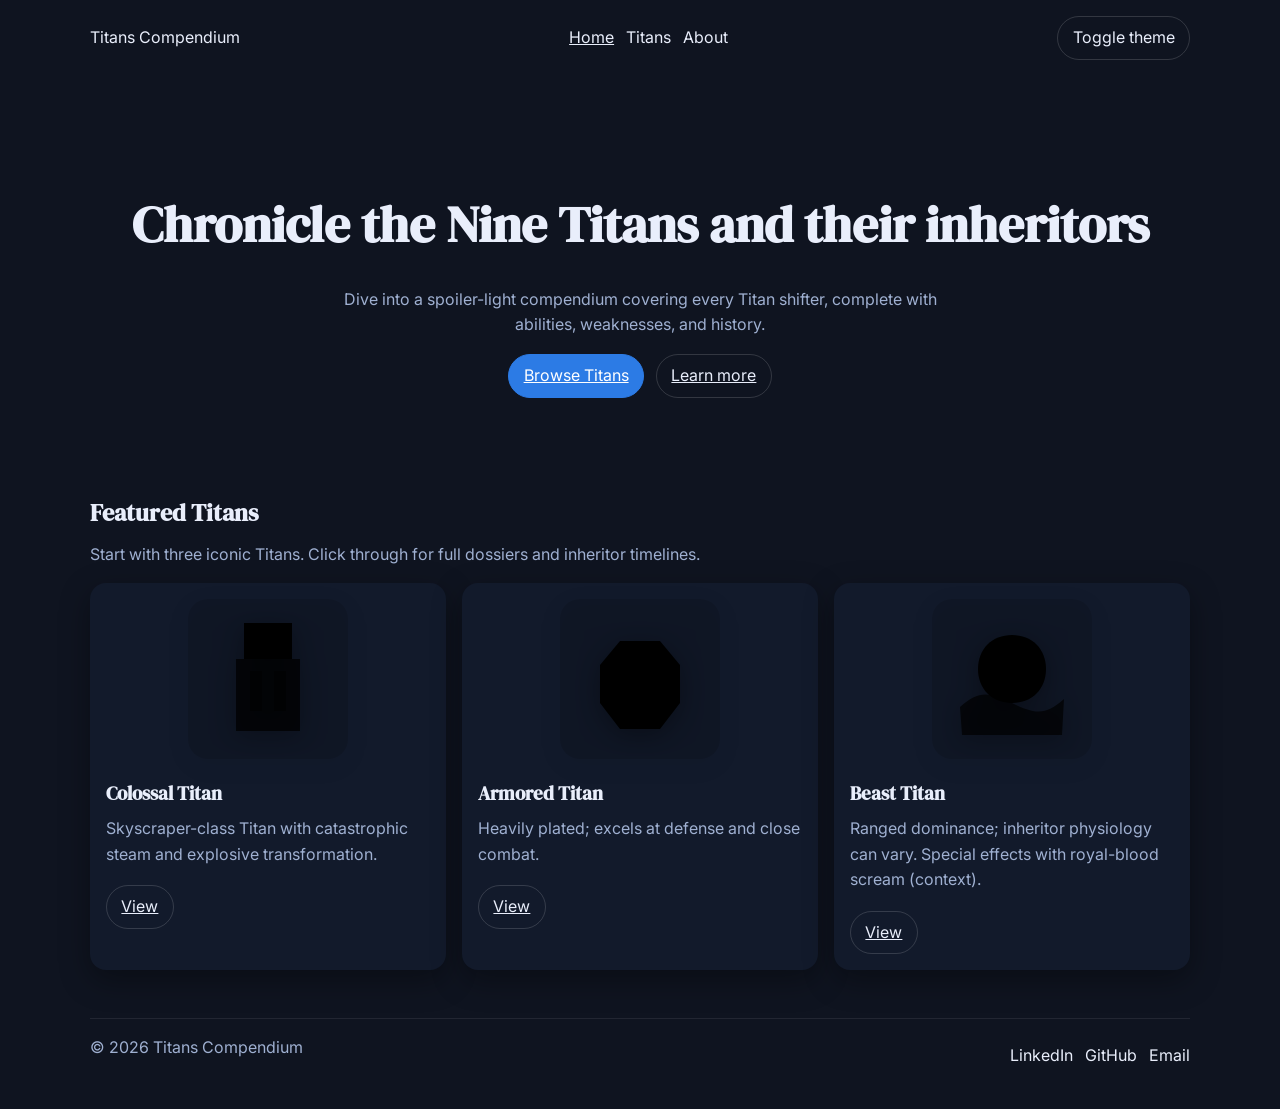
==== commit e55c136f: "feat: Add Titans Compendium website structure and content Co-authored-by: ohajiyev995 <ohajiyev995@g" ====
--- a/index.html
+++ b/index.html
@@ -1,64 +1,73 @@
-<!doctype html>
-<html lang="en" data-theme="dark">
+<!DOCTYPE html>
+<html lang="en">
 <head>
   <meta charset="utf-8">
-  <meta name="viewport" content="width=device-width,initial-scale=1">
-  <title>Titans Compendium</title>
-  <meta name="description" content="Explore every Nine Titan and their inheritors with spoiler-light profiles, filters, and accessibility-first design.">
-  <meta property="og:title" content="Titans Compendium">
-  <meta property="og:description" content="Browse the Nine Titans, review their inheritors, and dive into spoiler-light lore.">
-  <meta property="og:type" content="website">
-  <link rel="icon" href="assets/favicon.ico">
-  <link href="https://fonts.googleapis.com/css2?family=Inter:wght@400;600&family=DM+Serif+Display:wght@700&display=swap" rel="stylesheet">
+  <meta name="viewport" content="width=device-width, initial-scale=1">
+  <title>Titans Compendium | All Nine Titans & Inheritors</title>
+  <meta name="description" content="Explore every Nine Titan and all inheritors with bios, abilities, and history in the Titans Compendium."/>
+  <meta property="og:title" content="Titans Compendium"/>
+  <meta property="og:description" content="Multipage guide to the Nine Titans and every inheritor with search, filters, and accessible modal."/>
+  <meta property="og:type" content="website"/>
+  <meta property="og:url" content="https://example.com/"/>
+  <meta property="og:image" content="assets/img/titans/founding.svg"/>
+  <link rel="icon" type="image/x-icon" href="assets/favicon.ico">
+  <link rel="preconnect" href="https://fonts.googleapis.com">
+  <link rel="preconnect" href="https://fonts.gstatic.com" crossorigin>
+  <link href="https://fonts.googleapis.com/css2?family=DM+Serif+Display:wght@700&family=Inter:wght@400;600&display=swap" rel="stylesheet">
   <link rel="stylesheet" href="css/main.css">
+  <script>
+    try {
+      var mode = localStorage.getItem('theme') || 'dark';
+      document.documentElement.dataset.theme = mode;
+    } catch (err) {
+      document.documentElement.dataset.theme = 'dark';
+    }
+  </script>
 </head>
 <body>
-  <header class="site-header">
-    <div class="container site-header__inner">
-      <a class="brand" href="index.html">Titans Compendium</a>
-      <nav class="nav" aria-label="Primary">
-        <a href="index.html" aria-current="page">Home</a>
-        <a href="titans.html">Titans</a>
-        <a href="about.html">About</a>
-        <button id="themeToggle" class="btn" type="button">Theme</button>
-      </nav>
-    </div>
+  <header class="site-header container" role="banner">
+    <a class="brand" href="index.html">Titans Compendium</a>
+    <nav class="nav" aria-label="Main navigation">
+      <a href="index.html" aria-current="page">Home</a>
+      <a href="titans.html">Titans</a>
+      <a href="about.html">About</a>
+    </nav>
+    <button id="themeToggle" class="btn" type="button">Toggle theme</button>
   </header>
 
   <main>
     <section class="hero">
       <div class="container">
-        <h1 class="display">A Spoiler-Light Atlas of the Titans</h1>
-        <p class="tagline">Trace the Nine Titans and every inheritor through interactive profiles, accessible filters, and original silhouettes.</p>
+        <h1 class="display">Chronicle the Nine Titans and their inheritors</h1>
+        <p class="tagline">Dive into a spoiler-light compendium covering every Titan shifter, complete with abilities, weaknesses, and history.</p>
         <div class="actions">
           <a class="btn btn-primary" href="titans.html">Browse Titans</a>
-          <a class="btn" href="about.html">Learn More</a>
+          <a class="btn" href="about.html">Learn more</a>
         </div>
       </div>
     </section>
 
-    <section class="container" aria-labelledby="featuredTitansHeading">
-      <header class="section-heading">
-        <h2 id="featuredTitansHeading">Featured Titans</h2>
-        <p class="muted">Jump in with three iconic forms from the compendium.</p>
+    <section class="container">
+      <header>
+        <h2>Featured Titans</h2>
+        <p class="muted">Start with three iconic Titans. Click through for full dossiers and inheritor timelines.</p>
       </header>
-      <div id="featuredTitans" class="grid" aria-live="polite">
-        <p class="muted" data-status>Loading featured titans…</p>
-      </div>
+      <div id="featuredTitans" class="grid" aria-live="polite"></div>
     </section>
   </main>
 
-  <footer class="site-footer">
-    <div class="container site-footer__inner">
-      <p class="muted">Fan-built reference. <em>Attack on Titan</em> IP belongs to its rights holders.</p>
-      <div class="nav nav--inline">
-        <a href="https://www.linkedin.com/in/your-handle" target="_blank" rel="noopener">LinkedIn</a>
-        <a href="https://github.com/your-handle" target="_blank" rel="noopener">GitHub</a>
-        <a href="mailto:you@example.com">Email</a>
-      </div>
+  <footer class="site-footer container" role="contentinfo">
+    <p class="muted">&copy; <span id="year"></span> Titans Compendium</p>
+    <div class="nav" aria-label="Social links">
+      <a href="https://www.linkedin.com" target="_blank" rel="noreferrer">LinkedIn</a>
+      <a href="https://github.com" target="_blank" rel="noreferrer">GitHub</a>
+      <a href="mailto:info@example.com">Email</a>
     </div>
   </footer>
 
+  <script>
+    document.getElementById('year').textContent = new Date().getFullYear();
+  </script>
   <script src="scripts/main.js" defer></script>
 </body>
 </html>
--- a/css/main.css
+++ b/css/main.css
@@ -1,259 +1,369 @@
-:root{
-  --bg:#0f1420;
-  --surface:#121a2b;
-  --text:#e9eefb;
-  --muted:#9fb0d1;
-  --accent:#2c7be5;
-  --radius:16px;
-  --shadow:0 10px 30px rgba(0,0,0,.35);
-}
-
-*,
-*::before,
-*::after{ box-sizing:border-box; }
-
-html,body{ min-height:100%; }
-body{
-  margin:0;
-  background:var(--bg);
-  color:var(--text);
-  font:16px/1.6 "Inter",system-ui,-apple-system,"Segoe UI",Roboto,sans-serif;
-}
-
-a{ color:var(--accent); }
-
-h1,h2,h3{
-  font-family:"DM Serif Display",serif;
-  margin:.25em 0 .4em;
-}
-
-.container{ width:min(1100px,92%); margin-inline:auto; }
-.flow > * + *{ margin-top:1rem; }
+:root {
+  --bg: #0f1420;
+  --surface: #121a2b;
+  --text: #e9eefb;
+  --muted: #9fb0d1;
+  --accent: #2c7be5;
+  --radius: 16px;
+  --shadow: 0 10px 30px rgba(0, 0, 0, 0.35);
+}
+
+[data-theme="light"] {
+  --bg: #f3f5fb;
+  --surface: #ffffff;
+  --text: #1f2a44;
+  --muted: #5c6b89;
+  --accent: #2c7be5;
+  --shadow: 0 10px 24px rgba(31, 42, 68, 0.14);
+}
+
+* {
+  box-sizing: border-box;
+}
+
+body {
+  margin: 0;
+  background: var(--bg);
+  color: var(--text);
+  font: 16px/1.6 "Inter", system-ui, -apple-system, Segoe UI, Roboto;
+  min-height: 100vh;
+  display: flex;
+  flex-direction: column;
+}
+
+main {
+  flex: 1;
+}
+
+h1,
+ h2,
+ h3 {
+  font-family: "DM Serif Display", serif;
+  margin: 0.25em 0 0.4em;
+}
+
+p {
+  margin: 0 0 1rem;
+}
+
+a {
+  color: var(--accent);
+}
+
+a:hover,
+ a:focus {
+  text-decoration: underline;
+}
+
+.container {
+  width: min(1100px, 92%);
+  margin-inline: auto;
+}
 
 .site-header,
-.site-footer{
-  display:flex;
-  align-items:center;
-  justify-content:space-between;
-  gap:.75rem;
-  padding:1rem 0;
+.site-footer {
+  display: flex;
+  align-items: center;
+  justify-content: space-between;
+  gap: 0.75rem;
+  padding: 1rem 0;
 }
 
 .brand,
-.nav a{
-  color:var(--text);
-  text-decoration:none;
-}
-
-.nav{
-  display:flex;
-  align-items:center;
-  gap:.75rem;
-  flex-wrap:wrap;
-}
-
-.nav a[aria-current="page"]{ text-decoration:underline; }
-
-.nav--inline{
-  display:flex;
-  gap:.75rem;
-}
-
-.btn{
-  border:1px solid rgba(255,255,255,.15);
-  padding:.5rem .9rem;
-  border-radius:999px;
-  background:transparent;
-  color:var(--text);
-  cursor:pointer;
-}
-
-.btn-primary{
-  background:var(--accent);
-  border-color:var(--accent);
-  color:#fff;
-}
-
-.input{
-  background:#0b1322;
-  color:var(--text);
-  border:1px solid rgba(255,255,255,.12);
-  border-radius:10px;
-  padding:.55rem .7rem;
-}
-
-:focus-visible{
-  outline:3px solid var(--accent);
-  outline-offset:2px;
-}
-
-@media (prefers-reduced-motion:reduce){
-  *{ transition:none!important; animation:none!important; }
-}
-
-.hero{
-  text-align:center;
-  padding:6rem 0 3rem;
-}
-
-.display{ font-size:clamp(2rem,6vw,3.2rem); }
-.tagline{ color:var(--muted); max-width:60ch; margin:0 auto; }
-
-.actions{
-  display:flex;
-  gap:.75rem;
-  justify-content:center;
-  margin-top:1rem;
-  flex-wrap:wrap;
-}
-
-.grid{
-  display:grid;
-  gap:1rem;
-  grid-template-columns:repeat(auto-fit,minmax(220px,1fr));
-}
-
-.card{
-  background:var(--surface);
-  border-radius:var(--radius);
-  padding:1rem;
-  box-shadow:var(--shadow);
-  transition:transform .2s ease;
-}
-
-.card:hover{
-  transform:translateY(-4px);
-}
-
-.card img{
-  width:100%;
-  height:160px;
-  object-fit:contain;
-  filter:drop-shadow(0 6px 12px rgba(0,0,0,.35));
-}
-
-.muted{ color:var(--muted); }
-
-.section-heading{ margin-bottom:1.5rem; }
-.section-heading p{ margin:0; }
-
-.controls{
-  display:grid;
-  gap:.6rem;
-  grid-template-columns:1fr 180px 200px 110px 110px 170px;
-  align-items:center;
-  margin:1rem 0 1.5rem;
-}
-
-@media (max-width:900px){
-  .controls{ grid-template-columns:1fr 1fr; }
-}
-
-.chips{
-  display:flex;
-  flex-wrap:wrap;
-  gap:.35rem;
-  margin-top:.5rem;
-}
-
-.chip{
-  display:inline-flex;
-  align-items:center;
-  gap:.35rem;
-  padding:.18rem .6rem;
-  border-radius:999px;
-  background:rgba(255,255,255,.08);
-  font-size:.85rem;
-}
-
-.chip img{
-  width:16px;
-  height:16px;
-  object-fit:cover;
-  border-radius:50%;
-}
-
-.modal{
-  position:fixed;
-  inset:0;
-  display:grid;
-  place-items:center;
-  background:rgba(0,0,0,.55);
-  z-index:1000;
-}
-
-.modal[hidden]{ display:none; }
-
-.modal__panel{
-  width:min(900px,92%);
-  background:var(--surface);
-  border-radius:var(--radius);
-  box-shadow:var(--shadow);
-  padding:1rem 1.2rem;
-}
-
-.modal__close{
-  float:right;
-  background:none;
-  border:none;
-  color:var(--text);
-  font-size:1.8rem;
-  cursor:pointer;
-}
-
-.modal__panel img{
-  width:100%;
-  height:220px;
-  object-fit:contain;
-  margin:.5rem 0 1rem;
-}
-
-.specs p{
-  margin:.25rem 0;
-}
-
-.center{
-  min-height:100vh;
-  display:grid;
-  place-items:center;
-  margin:0;
-}
-
-.not-found{
-  text-align:center;
-  max-width:320px;
-}
-
-.site-footer__inner{
-  display:flex;
-  align-items:center;
-  justify-content:space-between;
-  gap:.75rem;
-  flex-wrap:wrap;
-}
-
-.titan-card{
-  text-align:left;
-}
-
-.titan-card h3{
-  margin-top:1rem;
-}
-
-.titan-card .muted{
-  margin:0;
-}
-
-.center-page{ display:grid; place-items:center; min-height:100vh; }
-
-.sr-only{
-  position:absolute;
-  width:1px;
-  height:1px;
-  padding:0;
-  margin:-1px;
-  overflow:hidden;
-  clip:rect(0,0,0,0);
-  white-space:nowrap;
-  border:0;
-}
+.nav a {
+  color: var(--text);
+  text-decoration: none;
+}
+
+.nav {
+  display: flex;
+  gap: 0.75rem;
+  flex-wrap: wrap;
+}
+
+.nav a[aria-current="page"] {
+  text-decoration: underline;
+}
+
+.btn {
+  border: 1px solid rgba(255, 255, 255, 0.15);
+  padding: 0.5rem 0.9rem;
+  border-radius: 999px;
+  background: transparent;
+  color: var(--text);
+  cursor: pointer;
+  font: inherit;
+  transition: background 0.2s ease, color 0.2s ease, border-color 0.2s ease;
+}
+
+.btn:hover,
+.btn:focus-visible {
+  background: rgba(255, 255, 255, 0.08);
+}
+
+.btn-primary {
+  background: var(--accent);
+  border-color: var(--accent);
+  color: #fff;
+}
+
+.btn-primary:hover,
+.btn-primary:focus-visible {
+  background: #1a63c3;
+  border-color: #1a63c3;
+}
+
+.input {
+  background: #0b1322;
+  color: var(--text);
+  border: 1px solid rgba(255, 255, 255, 0.12);
+  border-radius: 10px;
+  padding: 0.55rem 0.7rem;
+  appearance: none;
+  font: inherit;
+}
+
+[data-theme="light"] .input {
+  background: #f0f3fb;
+  border-color: rgba(31, 42, 68, 0.15);
+}
+
+.input::placeholder {
+  color: var(--muted);
+}
+
+button,
+input,
+select {
+  font: inherit;
+}
+
+:focus-visible {
+  outline: 3px solid var(--accent);
+  outline-offset: 2px;
+}
+
+@media (prefers-reduced-motion: reduce) {
+  * {
+    transition: none !important;
+    animation: none !important;
+  }
+}
+
+.hero {
+  text-align: center;
+  padding: 6rem 0 3rem;
+}
+
+.display {
+  font-size: clamp(2rem, 6vw, 3.2rem);
+}
+
+.tagline {
+  color: var(--muted);
+  max-width: 620px;
+  margin: 0 auto;
+}
+
+.actions {
+  display: flex;
+  gap: 0.75rem;
+  justify-content: center;
+  flex-wrap: wrap;
+  margin-top: 1rem;
+}
+
+section + section,
+section + footer {
+  margin-top: 3rem;
+}
+
+.grid {
+  display: grid;
+  gap: 1rem;
+  grid-template-columns: repeat(auto-fit, minmax(220px, 1fr));
+}
+
+.card {
+  background: var(--surface);
+  border-radius: var(--radius);
+  padding: 1rem;
+  box-shadow: var(--shadow);
+  transition: transform 0.2s ease, box-shadow 0.2s ease;
+  color: inherit;
+  text-align: left;
+}
+
+.card:hover,
+.card:focus-visible {
+  transform: translateY(-4px);
+  box-shadow: 0 16px 40px rgba(0, 0, 0, 0.45);
+}
+
+.card img {
+  width: 100%;
+  height: 160px;
+  object-fit: contain;
+  filter: drop-shadow(0 6px 12px rgba(0, 0, 0, 0.35));
+}
+
+.card h3 {
+  margin-top: 0.75rem;
+}
+
+.card p {
+  margin-bottom: 0.6rem;
+}
+
+.card a {
+  display: inline-flex;
+  margin-top: 0.5rem;
+}
+
+.titan-card {
+  border: none;
+  width: 100%;
+  text-align: left;
+}
+
+.titan-card .chips {
+  margin-top: 0.5rem;
+}
+
+.muted {
+  color: var(--muted);
+}
+
+.controls {
+  display: grid;
+  gap: 0.6rem;
+  grid-template-columns: 1fr 180px 200px 110px 110px 170px;
+  align-items: center;
+  margin: 1rem 0 1.5rem;
+}
+
+@media (max-width: 900px) {
+  .controls {
+    grid-template-columns: 1fr 1fr;
+  }
+}
+
+.chips {
+  display: flex;
+  flex-wrap: wrap;
+  gap: 0.35rem;
+  margin-top: 0.5rem;
+}
+
+.chip {
+  padding: 0.18rem 0.6rem;
+  border-radius: 999px;
+  background: rgba(255, 255, 255, 0.08);
+  font-size: 0.85rem;
+  display: inline-flex;
+  align-items: center;
+  gap: 0.35rem;
+}
+
+[data-theme="light"] .chip {
+  background: rgba(31, 42, 68, 0.1);
+}
+
+.chip img {
+  width: 16px;
+  height: 16px;
+  object-fit: cover;
+  border-radius: 50%;
+}
+
+.modal {
+  position: fixed;
+  inset: 0;
+  display: grid;
+  place-items: center;
+  background: rgba(0, 0, 0, 0.55);
+  z-index: 1000;
+  padding: 1rem;
+}
+
+.modal[hidden] {
+  display: none;
+}
+
+.modal__panel {
+  width: min(900px, 92%);
+  background: var(--surface);
+  border-radius: var(--radius);
+  box-shadow: var(--shadow);
+  padding: 1rem 1.2rem;
+  position: relative;
+}
+
+.modal__close {
+  float: right;
+  background: none;
+  border: none;
+  color: var(--text);
+  font-size: 1.8rem;
+  cursor: pointer;
+}
+
+.modal__panel img {
+  width: 100%;
+  height: 220px;
+  object-fit: contain;
+  margin: 0.5rem 0 1rem;
+}
+
+.specs p {
+  margin: 0.25rem 0;
+}
+
+.site-footer {
+  border-top: 1px solid rgba(255, 255, 255, 0.08);
+  margin-top: 3rem;
+  padding-bottom: 2rem;
+}
+
+[data-theme="light"] .site-footer {
+  border-top-color: rgba(31, 42, 68, 0.08);
+}
+
+ul {
+  padding-left: 1.2rem;
+}
+
+.not-found {
+  display: grid;
+  place-items: center;
+  min-height: 100vh;
+}
+
+.not-found__card {
+  max-width: 420px;
+  text-align: center;
+}
+
+.sr-only {
+  position: absolute;
+  width: 1px;
+  height: 1px;
+  padding: 0;
+  margin: -1px;
+  overflow: hidden;
+  clip: rect(0, 0, 0, 0);
+  white-space: nowrap;
+  border: 0;
+}
+
+@media (max-width: 600px) {
+  .hero {
+    padding: 4rem 0 2rem;
+  }
+
+  .site-header,
+  .site-footer {
+    flex-direction: column;
+    align-items: flex-start;
+  }
+}
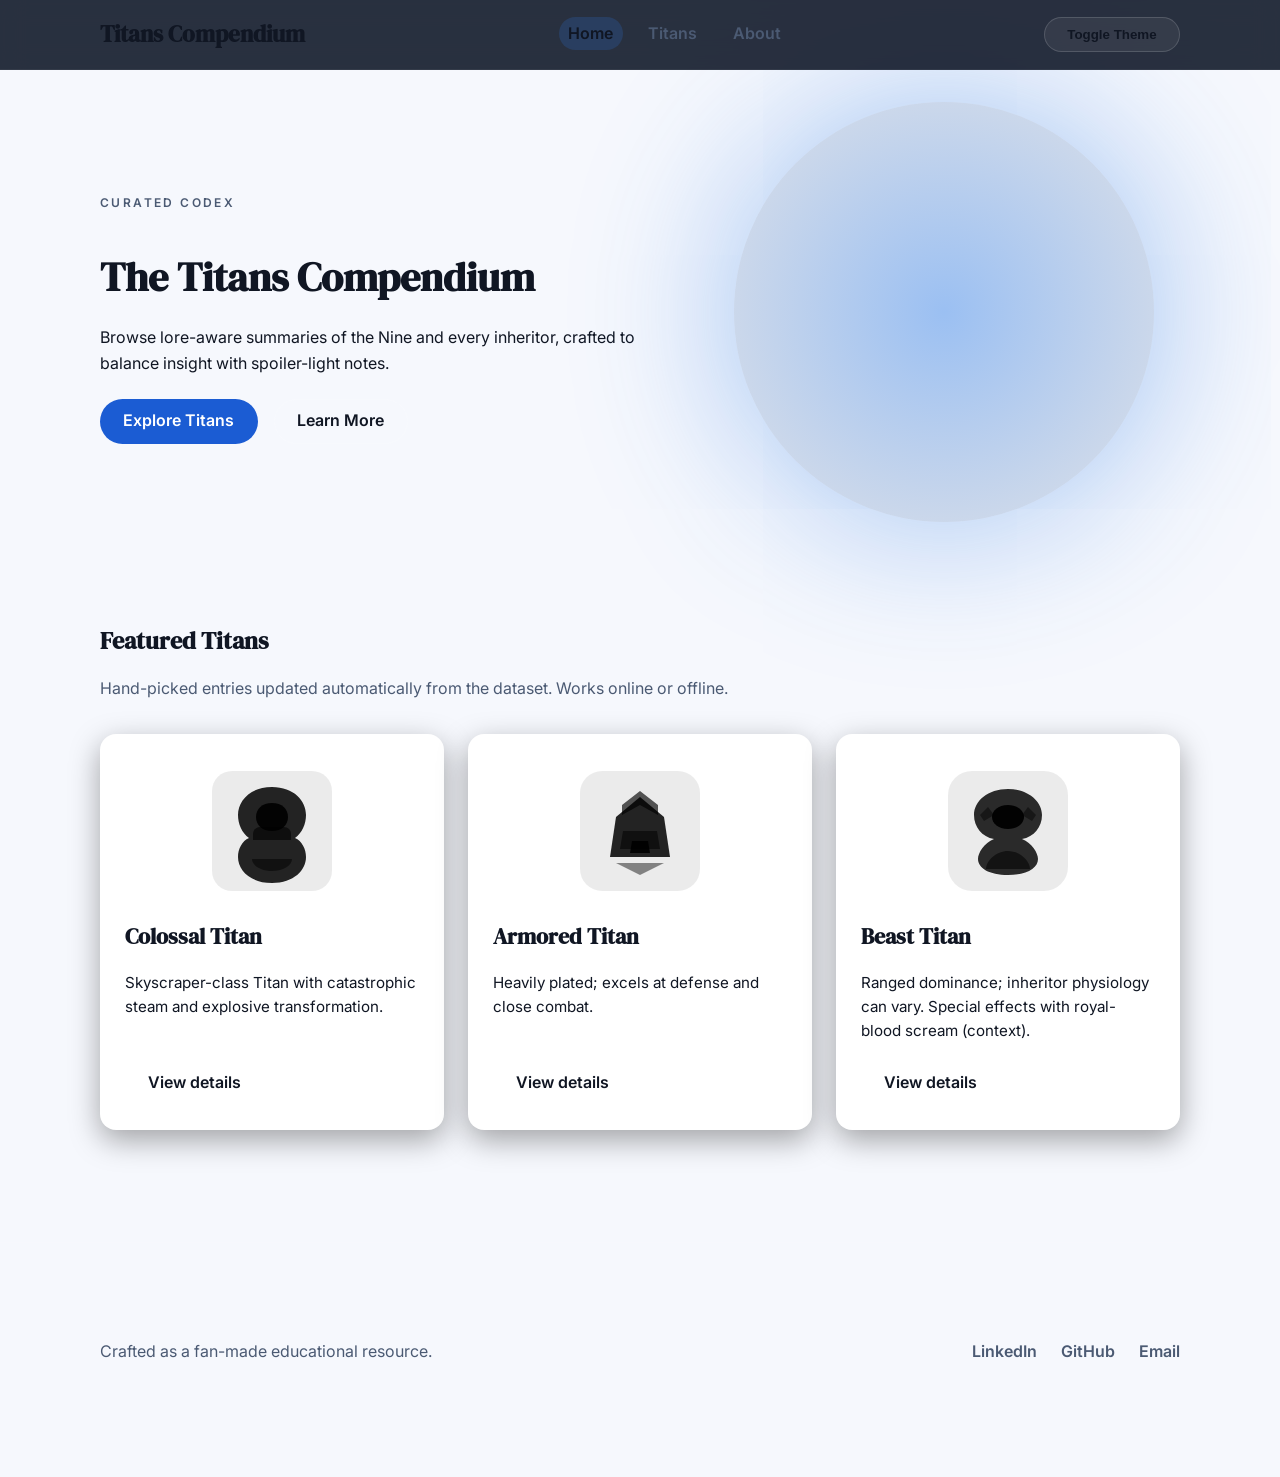
==== commit 72223c1a: "feat: Add Titans Compendium project files This commit introduces the initial set of files for the Ti" ====
--- a/index.html
+++ b/index.html
@@ -1,73 +1,77 @@
 <!DOCTYPE html>
-<html lang="en">
-<head>
-  <meta charset="utf-8">
-  <meta name="viewport" content="width=device-width, initial-scale=1">
-  <title>Titans Compendium | All Nine Titans & Inheritors</title>
-  <meta name="description" content="Explore every Nine Titan and all inheritors with bios, abilities, and history in the Titans Compendium."/>
-  <meta property="og:title" content="Titans Compendium"/>
-  <meta property="og:description" content="Multipage guide to the Nine Titans and every inheritor with search, filters, and accessible modal."/>
-  <meta property="og:type" content="website"/>
-  <meta property="og:url" content="https://example.com/"/>
-  <meta property="og:image" content="assets/img/titans/founding.svg"/>
-  <link rel="icon" type="image/x-icon" href="assets/favicon.ico">
-  <link rel="preconnect" href="https://fonts.googleapis.com">
-  <link rel="preconnect" href="https://fonts.gstatic.com" crossorigin>
-  <link href="https://fonts.googleapis.com/css2?family=DM+Serif+Display:wght@700&family=Inter:wght@400;600&display=swap" rel="stylesheet">
-  <link rel="stylesheet" href="css/main.css">
-  <script>
-    try {
-      var mode = localStorage.getItem('theme') || 'dark';
-      document.documentElement.dataset.theme = mode;
-    } catch (err) {
-      document.documentElement.dataset.theme = 'dark';
-    }
-  </script>
-</head>
-<body>
-  <header class="site-header container" role="banner">
-    <a class="brand" href="index.html">Titans Compendium</a>
-    <nav class="nav" aria-label="Main navigation">
-      <a href="index.html" aria-current="page">Home</a>
-      <a href="titans.html">Titans</a>
-      <a href="about.html">About</a>
-    </nav>
-    <button id="themeToggle" class="btn" type="button">Toggle theme</button>
-  </header>
-
-  <main>
-    <section class="hero">
+<html lang="en" data-theme="dark">
+  <head>
+    <meta charset="utf-8">
+    <meta name="viewport" content="width=device-width, initial-scale=1">
+    <title>Titans Compendium</title>
+    <meta name="description" content="Explore the Titans Compendium: profiles, lore-friendly summaries, and inheritor lineages with accessible tooling.">
+    <link rel="icon" href="assets/favicon.ico" type="image/x-icon">
+    <link rel="preconnect" href="https://fonts.googleapis.com">
+    <link rel="preconnect" href="https://fonts.gstatic.com" crossorigin>
+    <link href="https://fonts.googleapis.com/css2?family=DM+Serif+Display:wght@700&family=Inter:wght@400;600&display=swap" rel="stylesheet">
+    <meta property="og:title" content="Titans Compendium">
+    <meta property="og:description" content="Dark-mode Titans Compendium with searchable profiles and inheritor history.">
+    <meta property="og:type" content="website">
+    <meta property="og:image" content="assets/img/titans/colossal.svg">
+    <meta property="og:url" content="./index.html">
+    <link rel="stylesheet" href="css/main.css">
+    <script src="scripts/main.js" defer></script>
+  </head>
+  <body data-page="home">
+    <a class="skip-link" href="#mainContent">Skip to content</a>
+    <header class="site-header">
       <div class="container">
-        <h1 class="display">Chronicle the Nine Titans and their inheritors</h1>
-        <p class="tagline">Dive into a spoiler-light compendium covering every Titan shifter, complete with abilities, weaknesses, and history.</p>
-        <div class="actions">
-          <a class="btn btn-primary" href="titans.html">Browse Titans</a>
-          <a class="btn" href="about.html">Learn more</a>
+        <div class="brand">
+          <a href="index.html" class="brand__link">Titans Compendium</a>
         </div>
+        <nav aria-label="Main navigation">
+          <ul class="nav">
+            <li><a href="index.html" aria-current="page">Home</a></li>
+            <li><a href="titans.html">Titans</a></li>
+            <li><a href="about.html">About</a></li>
+          </ul>
+        </nav>
+        <button id="themeToggle" class="btn btn-ghost" type="button" aria-label="Toggle theme">
+          <span class="btn__label">Toggle Theme</span>
+        </button>
       </div>
-    </section>
-
-    <section class="container">
-      <header>
-        <h2>Featured Titans</h2>
-        <p class="muted">Start with three iconic Titans. Click through for full dossiers and inheritor timelines.</p>
-      </header>
-      <div id="featuredTitans" class="grid" aria-live="polite"></div>
-    </section>
-  </main>
-
-  <footer class="site-footer container" role="contentinfo">
-    <p class="muted">&copy; <span id="year"></span> Titans Compendium</p>
-    <div class="nav" aria-label="Social links">
-      <a href="https://www.linkedin.com" target="_blank" rel="noreferrer">LinkedIn</a>
-      <a href="https://github.com" target="_blank" rel="noreferrer">GitHub</a>
-      <a href="mailto:info@example.com">Email</a>
-    </div>
-  </footer>
-
-  <script>
-    document.getElementById('year').textContent = new Date().getFullYear();
-  </script>
-  <script src="scripts/main.js" defer></script>
-</body>
+    </header>
+    <main id="mainContent">
+      <section class="hero container">
+        <div class="hero__content">
+          <p class="eyebrow muted">Curated Codex</p>
+          <h1>The Titans Compendium</h1>
+          <p>Browse lore-aware summaries of the Nine and every inheritor, crafted to balance insight with spoiler-light notes.</p>
+          <div class="hero__actions">
+            <a class="btn btn-primary" href="titans.html">Explore Titans</a>
+            <a class="btn" href="about.html">Learn More</a>
+          </div>
+        </div>
+        <div class="hero__visual" aria-hidden="true">
+          <div class="hero__orb"></div>
+        </div>
+      </section>
+      <section class="container">
+        <header class="section-header">
+          <h2>Featured Titans</h2>
+          <p class="muted">Hand-picked entries updated automatically from the dataset. Works online or offline.</p>
+        </header>
+        <div id="featuredTitans" class="grid cards-grid" role="list">
+          <div class="card card--placeholder">
+            <p class="muted">Loading featured Titans… enable JavaScript for full experience.</p>
+          </div>
+        </div>
+      </section>
+    </main>
+    <footer class="site-footer">
+      <div class="container footer__inner">
+        <p class="muted">Crafted as a fan-made educational resource.</p>
+        <ul class="social">
+          <li><a href="https://www.linkedin.com" target="_blank" rel="noreferrer noopener">LinkedIn</a></li>
+          <li><a href="https://github.com" target="_blank" rel="noreferrer noopener">GitHub</a></li>
+          <li><a href="mailto:info@example.com">Email</a></li>
+        </ul>
+      </div>
+    </footer>
+  </body>
 </html>
--- a/css/main.css
+++ b/css/main.css
@@ -1,4 +1,6 @@
+/* Theme tokens */
 :root {
+  font-size: 16px;
   --bg: #0f1420;
   --surface: #121a2b;
   --text: #e9eefb;
@@ -6,246 +8,293 @@
   --accent: #2c7be5;
   --radius: 16px;
   --shadow: 0 10px 30px rgba(0, 0, 0, 0.35);
-}
-
-[data-theme="light"] {
-  --bg: #f3f5fb;
+  color-scheme: dark;
+}
+
+html[data-theme='light'] {
+  --bg: #f6f8fd;
   --surface: #ffffff;
-  --text: #1f2a44;
-  --muted: #5c6b89;
-  --accent: #2c7be5;
-  --shadow: 0 10px 24px rgba(31, 42, 68, 0.14);
-}
-
-* {
+  --text: #101623;
+  --muted: #4b5a73;
+  --accent: #1b5cd3;
+  color-scheme: light;
+  background: var(--bg);
+}
+
+*,
+*::before,
+*::after {
   box-sizing: border-box;
+}
+
+html,
+body {
+  height: 100%;
 }
 
 body {
   margin: 0;
+  font-family: 'Inter', system-ui, -apple-system, BlinkMacSystemFont, 'Segoe UI', sans-serif;
   background: var(--bg);
   color: var(--text);
-  font: 16px/1.6 "Inter", system-ui, -apple-system, Segoe UI, Roboto;
+  line-height: 1.6;
   min-height: 100vh;
   display: flex;
   flex-direction: column;
 }
 
-main {
-  flex: 1;
-}
-
-h1,
- h2,
- h3 {
-  font-family: "DM Serif Display", serif;
-  margin: 0.25em 0 0.4em;
-}
-
-p {
-  margin: 0 0 1rem;
+body[data-page='404'] {
+  justify-content: center;
 }
 
 a {
   color: var(--accent);
+  text-decoration: none;
 }
 
 a:hover,
- a:focus {
+a:focus-visible {
   text-decoration: underline;
 }
 
+.skip-link {
+  position: absolute;
+  left: -999px;
+  top: 1rem;
+  padding: 0.5rem 1rem;
+  background: var(--accent);
+  color: #fff;
+  border-radius: 999px;
+  z-index: 1000;
+}
+
+.skip-link:focus {
+  left: 1rem;
+}
+
+:focus-visible {
+  outline: 3px solid var(--accent);
+  outline-offset: 3px;
+  border-radius: calc(var(--radius) / 2);
+}
+
+img {
+  max-width: 100%;
+  height: auto;
+  display: block;
+}
+
 .container {
-  width: min(1100px, 92%);
-  margin-inline: auto;
-}
-
-.site-header,
-.site-footer {
+  width: min(1080px, 92vw);
+  margin: 0 auto;
+  padding: 3rem 0;
+}
+
+.site-header {
+  background: rgba(18, 26, 43, 0.9);
+  position: sticky;
+  top: 0;
+  z-index: 999;
+  backdrop-filter: blur(12px);
+  border-bottom: 1px solid rgba(255, 255, 255, 0.05);
+}
+
+.site-header .container {
   display: flex;
   align-items: center;
   justify-content: space-between;
-  gap: 0.75rem;
   padding: 1rem 0;
 }
 
-.brand,
+.brand__link {
+  font-family: 'DM Serif Display', serif;
+  font-weight: 700;
+  font-size: 1.45rem;
+  color: var(--text);
+}
+
+.nav {
+  list-style: none;
+  display: flex;
+  gap: 1rem;
+  margin: 0;
+  padding: 0;
+}
+
 .nav a {
-  color: var(--text);
-  text-decoration: none;
-}
-
-.nav {
-  display: flex;
-  gap: 0.75rem;
-  flex-wrap: wrap;
-}
-
-.nav a[aria-current="page"] {
-  text-decoration: underline;
+  color: var(--muted);
+  font-weight: 600;
+  padding: 0.4rem 0.6rem;
+  border-radius: 999px;
+  transition: background 0.3s ease, color 0.3s ease;
+}
+
+.nav a[aria-current='page'] {
+  background: rgba(44, 123, 229, 0.2);
+  color: var(--text);
+}
+
+.nav a:hover,
+.nav a:focus-visible {
+  background: rgba(44, 123, 229, 0.25);
+  color: var(--text);
 }
 
 .btn {
+  display: inline-flex;
+  align-items: center;
+  justify-content: center;
+  gap: 0.4rem;
+  background: none;
+  color: var(--text);
   border: 1px solid rgba(255, 255, 255, 0.15);
-  padding: 0.5rem 0.9rem;
   border-radius: 999px;
-  background: transparent;
-  color: var(--text);
+  padding: 0.55rem 1.4rem;
+  font-weight: 600;
   cursor: pointer;
-  font: inherit;
-  transition: background 0.2s ease, color 0.2s ease, border-color 0.2s ease;
+  transition: transform 0.3s ease, background 0.3s ease, border-color 0.3s ease;
+}
+
+.btn-primary {
+  background: var(--accent);
+  color: #fff;
+  border-color: transparent;
+}
+
+.btn-ghost {
+  background: rgba(255, 255, 255, 0.06);
 }
 
 .btn:hover,
 .btn:focus-visible {
-  background: rgba(255, 255, 255, 0.08);
-}
-
-.btn-primary {
-  background: var(--accent);
-  border-color: var(--accent);
-  color: #fff;
+  transform: translateY(-1px);
 }
 
 .btn-primary:hover,
 .btn-primary:focus-visible {
-  background: #1a63c3;
-  border-color: #1a63c3;
-}
-
-.input {
-  background: #0b1322;
-  color: var(--text);
-  border: 1px solid rgba(255, 255, 255, 0.12);
-  border-radius: 10px;
-  padding: 0.55rem 0.7rem;
-  appearance: none;
-  font: inherit;
-}
-
-[data-theme="light"] .input {
-  background: #f0f3fb;
-  border-color: rgba(31, 42, 68, 0.15);
-}
-
-.input::placeholder {
+  background: rgba(44, 123, 229, 0.85);
+}
+
+.btn-ghost:hover,
+.btn-ghost:focus-visible {
+  background: rgba(255, 255, 255, 0.12);
+}
+
+.hero {
+  display: grid;
+  gap: 2.5rem;
+  padding-top: 2rem;
+  padding-bottom: 2rem;
+}
+
+.hero__content h1 {
+  font-family: 'DM Serif Display', serif;
+  font-size: clamp(2.5rem, 3vw, 3.2rem);
+  margin-bottom: 1rem;
+}
+
+.hero__actions {
+  display: flex;
+  gap: 1rem;
+  flex-wrap: wrap;
+  margin-top: 1.4rem;
+}
+
+.hero__visual {
+  display: flex;
+  align-items: center;
+  justify-content: center;
+}
+
+.hero__orb {
+  width: min(420px, 70vw);
+  aspect-ratio: 1;
+  background: radial-gradient(circle at center, rgba(44, 123, 229, 0.45), rgba(18, 26, 43, 0.1));
+  border-radius: 50%;
+  box-shadow: 0 0 160px rgba(44, 123, 229, 0.45);
+}
+
+.eyebrow {
+  text-transform: uppercase;
+  letter-spacing: 0.2em;
+  font-size: 0.75rem;
+  font-weight: 600;
+}
+
+.muted {
   color: var(--muted);
 }
 
-button,
-input,
-select {
-  font: inherit;
-}
-
-:focus-visible {
-  outline: 3px solid var(--accent);
-  outline-offset: 2px;
-}
-
-@media (prefers-reduced-motion: reduce) {
-  * {
-    transition: none !important;
-    animation: none !important;
-  }
-}
-
-.hero {
-  text-align: center;
-  padding: 6rem 0 3rem;
-}
-
-.display {
-  font-size: clamp(2rem, 6vw, 3.2rem);
-}
-
-.tagline {
-  color: var(--muted);
-  max-width: 620px;
-  margin: 0 auto;
-}
-
-.actions {
-  display: flex;
-  gap: 0.75rem;
-  justify-content: center;
-  flex-wrap: wrap;
-  margin-top: 1rem;
-}
-
-section + section,
-section + footer {
-  margin-top: 3rem;
+.section-header {
+  margin-bottom: 2rem;
+}
+
+.section-header h1,
+.section-header h2 {
+  font-family: 'DM Serif Display', serif;
+  margin-bottom: 0.35rem;
+}
+
+.cards-grid {
+  margin-bottom: 4rem;
 }
 
 .grid {
   display: grid;
-  gap: 1rem;
+  gap: 1.5rem;
   grid-template-columns: repeat(auto-fit, minmax(220px, 1fr));
 }
 
 .card {
   background: var(--surface);
   border-radius: var(--radius);
-  padding: 1rem;
+  padding: 1.5rem;
   box-shadow: var(--shadow);
-  transition: transform 0.2s ease, box-shadow 0.2s ease;
-  color: inherit;
-  text-align: left;
-}
-
-.card:hover,
-.card:focus-visible {
+  border: 1px solid rgba(255, 255, 255, 0.05);
+  transition: transform 0.35s ease, box-shadow 0.35s ease;
+  display: flex;
+  flex-direction: column;
+  gap: 1rem;
+  position: relative;
+}
+
+.card:focus-within,
+.card:hover {
   transform: translateY(-4px);
-  box-shadow: 0 16px 40px rgba(0, 0, 0, 0.45);
-}
-
-.card img {
-  width: 100%;
-  height: 160px;
+  box-shadow: 0 14px 35px rgba(15, 20, 32, 0.55);
+}
+
+.card__title {
+  font-family: 'DM Serif Display', serif;
+  margin: 0;
+  font-size: 1.4rem;
+}
+
+.card__img {
+  background: rgba(255, 255, 255, 0.04);
+  border-radius: calc(var(--radius) - 6px);
+  padding: 0.75rem;
+  display: flex;
+  align-items: center;
+  justify-content: center;
+  min-height: 140px;
+}
+
+.card__img img {
+  width: 120px;
+  height: 120px;
   object-fit: contain;
-  filter: drop-shadow(0 6px 12px rgba(0, 0, 0, 0.35));
-}
-
-.card h3 {
-  margin-top: 0.75rem;
-}
-
-.card p {
-  margin-bottom: 0.6rem;
-}
-
-.card a {
-  display: inline-flex;
-  margin-top: 0.5rem;
-}
-
-.titan-card {
-  border: none;
-  width: 100%;
-  text-align: left;
-}
-
-.titan-card .chips {
-  margin-top: 0.5rem;
-}
-
-.muted {
-  color: var(--muted);
-}
-
-.controls {
-  display: grid;
-  gap: 0.6rem;
-  grid-template-columns: 1fr 180px 200px 110px 110px 170px;
-  align-items: center;
-  margin: 1rem 0 1.5rem;
-}
-
-@media (max-width: 900px) {
-  .controls {
-    grid-template-columns: 1fr 1fr;
-  }
+  color: var(--accent);
+}
+
+.card__summary {
+  font-size: 0.95rem;
+  margin: 0;
+}
+
+.card__link {
+  margin-top: auto;
+  align-self: flex-start;
 }
 
 .chips {
@@ -262,11 +311,8 @@
   font-size: 0.85rem;
   display: inline-flex;
   align-items: center;
-  gap: 0.35rem;
-}
-
-[data-theme="light"] .chip {
-  background: rgba(31, 42, 68, 0.1);
+  color: var(--text);
+  transition: background 0.3s ease;
 }
 
 .chip img {
@@ -274,96 +320,246 @@
   height: 16px;
   object-fit: cover;
   border-radius: 50%;
+  margin-right: 0.35rem;
+}
+
+.chip:hover,
+.chip:focus-visible {
+  background: rgba(44, 123, 229, 0.35);
+}
+
+.controls {
+  display: grid;
+  gap: 0.6rem;
+  grid-template-columns: 1fr 180px 200px 110px 110px 170px;
+  background: rgba(255, 255, 255, 0.02);
+  border-radius: calc(var(--radius) - 4px);
+  padding: 1rem;
+  margin-bottom: 2rem;
+}
+
+.field {
+  display: flex;
+  flex-direction: column;
+  gap: 0.4rem;
+  font-size: 0.85rem;
+}
+
+.field__label {
+  font-weight: 600;
+  color: var(--muted);
+}
+
+.input {
+  background: rgba(0, 0, 0, 0.18);
+  border: 1px solid rgba(255, 255, 255, 0.1);
+  border-radius: 12px;
+  color: var(--text);
+  padding: 0.55rem 0.75rem;
+  font: inherit;
+  transition: border 0.3s ease, background 0.3s ease;
+}
+
+.input::placeholder {
+  color: rgba(233, 238, 251, 0.5);
+}
+
+.input:focus-visible,
+.input:hover {
+  border-color: rgba(44, 123, 229, 0.6);
+  background: rgba(255, 255, 255, 0.05);
+}
+
+.site-footer {
+  margin-top: auto;
+  border-top: 1px solid rgba(255, 255, 255, 0.05);
+  padding: 2rem 0 3rem;
+}
+
+.footer__inner {
+  display: flex;
+  flex-direction: column;
+  gap: 1rem;
+}
+
+.social {
+  list-style: none;
+  display: flex;
+  gap: 1.5rem;
+  margin: 0;
+  padding: 0;
+}
+
+.social a {
+  color: var(--muted);
+  font-weight: 600;
+}
+
+.social a:hover,
+.social a:focus-visible {
+  color: var(--text);
+}
+
+.not-found {
+  padding-top: 6rem;
+  padding-bottom: 6rem;
+  display: flex;
+  justify-content: center;
+}
+
+.card--404 {
+  max-width: 420px;
+  text-align: center;
+}
+
+.card--placeholder {
+  align-items: center;
+  text-align: center;
+}
+
+.prose {
+  display: grid;
+  gap: 2rem;
+}
+
+.prose article h2 {
+  font-family: 'DM Serif Display', serif;
+  margin-bottom: 0.3rem;
+}
+
+.prose ul {
+  padding-left: 1.2rem;
 }
 
 .modal {
   position: fixed;
   inset: 0;
-  display: grid;
-  place-items: center;
-  background: rgba(0, 0, 0, 0.55);
-  z-index: 1000;
-  padding: 1rem;
-}
-
-.modal[hidden] {
+  background: rgba(0, 0, 0, 0.65);
   display: none;
+  align-items: center;
+  justify-content: center;
+  padding: 2rem 1rem;
+}
+
+.modal[aria-hidden='false'] {
+  display: flex;
 }
 
 .modal__panel {
-  width: min(900px, 92%);
   background: var(--surface);
   border-radius: var(--radius);
+  width: min(680px, 95vw);
+  max-height: min(720px, 90vh);
+  overflow: auto;
+  position: relative;
+  padding: 2rem;
   box-shadow: var(--shadow);
-  padding: 1rem 1.2rem;
-  position: relative;
+  display: grid;
+  gap: 1.5rem;
 }
 
 .modal__close {
-  float: right;
-  background: none;
-  border: none;
-  color: var(--text);
-  font-size: 1.8rem;
-  cursor: pointer;
-}
-
-.modal__panel img {
-  width: 100%;
-  height: 220px;
-  object-fit: contain;
-  margin: 0.5rem 0 1rem;
-}
-
-.specs p {
-  margin: 0.25rem 0;
-}
-
-.site-footer {
-  border-top: 1px solid rgba(255, 255, 255, 0.08);
-  margin-top: 3rem;
-  padding-bottom: 2rem;
-}
-
-[data-theme="light"] .site-footer {
-  border-top-color: rgba(31, 42, 68, 0.08);
-}
-
-ul {
+  position: absolute;
+  top: 1rem;
+  right: 1rem;
+}
+
+.modal__media img {
+  width: 160px;
+  height: 160px;
+  margin: 0 auto;
+  color: var(--accent);
+}
+
+.modal__body h2 {
+  font-family: 'DM Serif Display', serif;
+  margin-bottom: 0.6rem;
+}
+
+.specs {
+  display: grid;
+  gap: 0.5rem;
+  font-size: 0.95rem;
+}
+
+.specs strong {
+  color: var(--muted);
+  font-weight: 600;
+}
+
+.modal__body ul {
+  margin: 0.6rem 0 0;
   padding-left: 1.2rem;
 }
 
-.not-found {
-  display: grid;
-  place-items: center;
-  min-height: 100vh;
-}
-
-.not-found__card {
-  max-width: 420px;
-  text-align: center;
-}
-
-.sr-only {
-  position: absolute;
-  width: 1px;
-  height: 1px;
-  padding: 0;
-  margin: -1px;
-  overflow: hidden;
-  clip: rect(0, 0, 0, 0);
-  white-space: nowrap;
-  border: 0;
-}
-
-@media (max-width: 600px) {
+.modal__body h3 {
+  font-size: 1.1rem;
+  font-weight: 600;
+  margin-bottom: 0.4rem;
+}
+
+.modal__body .chips {
+  margin-top: 0;
+}
+
+[hidden] {
+  display: none !important;
+}
+
+@media (max-width: 900px) {
+  .controls {
+    grid-template-columns: repeat(auto-fit, minmax(180px, 1fr));
+  }
+}
+
+@media (max-width: 720px) {
+  .site-header .container {
+    flex-direction: column;
+    align-items: stretch;
+    gap: 1rem;
+  }
+
+  .nav {
+    justify-content: center;
+  }
+
   .hero {
-    padding: 4rem 0 2rem;
-  }
-
-  .site-header,
-  .site-footer {
-    flex-direction: column;
-    align-items: flex-start;
-  }
-}
+    text-align: center;
+  }
+
+  .hero__actions {
+    justify-content: center;
+  }
+
+  .hero__visual {
+    display: none;
+  }
+
+  .modal__panel {
+    padding: 1.5rem;
+  }
+}
+
+@media (min-width: 900px) {
+  .hero {
+    grid-template-columns: 1.2fr 1fr;
+    align-items: center;
+  }
+
+  .footer__inner {
+    flex-direction: row;
+    justify-content: space-between;
+    align-items: center;
+  }
+}
+
+@media (prefers-reduced-motion: reduce) {
+  *,
+  *::before,
+  *::after {
+    animation-duration: 0.01ms !important;
+    animation-iteration-count: 1 !important;
+    transition-duration: 0.01ms !important;
+    scroll-behavior: auto !important;
+  }
+}
